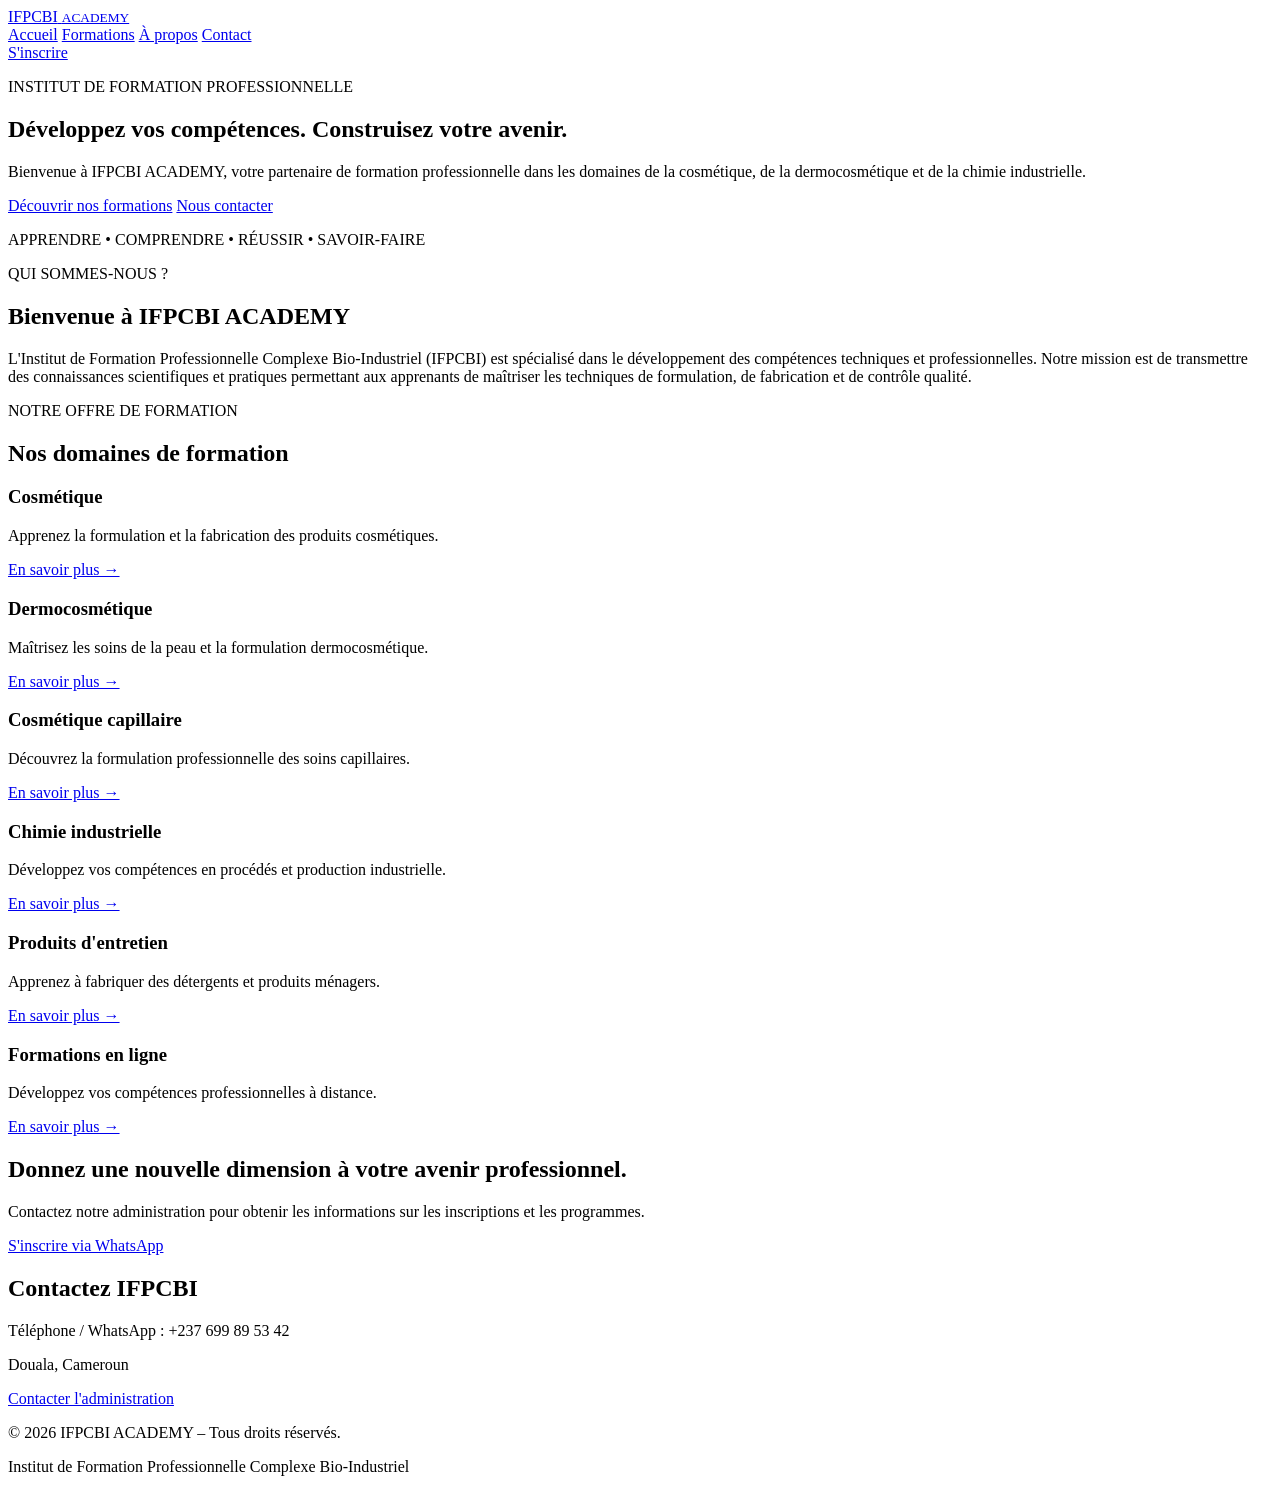
==== index.html @ ace58295 "Create index.html" ====
<!DOCTYPE html>
<html lang="fr">
<head>
  <meta charset="UTF-8">
  <meta name="viewport" content="width=device-width, initial-scale=1.0">

  <title>IFPCBI ACADEMY | Formations Professionnelles au Cameroun</title>

  <meta name="description" content="Découvrez IFPCBI ACADEMY, institut de formation professionnelle spécialisé en cosmétique, dermocosmétique, soins capillaires, chimie industrielle et fabrication des produits d'entretien au Cameroun.">

  <meta name="keywords" content="IFPCBI, formation professionnelle Cameroun, formation cosmétique, dermocosmétique, formulation cosmétique, chimie industrielle, formation capillaire">

  <meta name="author" content="IFPCBI">
  <meta name="robots" content="index, follow">
  <meta name="theme-color" content="#102B46">

  <link rel="canonical" href="https://cbicosest-dotcom.github.io/ifpcbi-academy/">
  <link rel="stylesheet" href="style.css">

</head>

<body>

<header class="header">
  <div class="container nav">

    <a href="index.html" class="logo">
      <span>IFPCBI</span>
      <small>ACADEMY</small>
    </a>

    <nav>
      <a href="#accueil">Accueil</a>
      <a href="#formations">Formations</a>
      <a href="#apropos">À propos</a>
      <a href="#contact">Contact</a>
    </nav>

    <a href="#inscription" class="btn">S'inscrire</a>

  </div>
</header>

<main>

<section class="hero" id="accueil">
  <div class="container hero-content">

    <p class="eyebrow">INSTITUT DE FORMATION PROFESSIONNELLE</p>

    <h1>
      Développez vos compétences.
      <span>Construisez votre avenir.</span>
    </h1>

    <p>
      Bienvenue à IFPCBI ACADEMY, votre partenaire de formation
      professionnelle dans les domaines de la cosmétique,
      de la dermocosmétique et de la chimie industrielle.
    </p>

    <div class="hero-buttons">
      <a href="#formations" class="btn">Découvrir nos formations</a>
      <a href="#contact" class="btn-outline">Nous contacter</a>
    </div>

    <p class="slogan">
      APPRENDRE • COMPRENDRE • RÉUSSIR • SAVOIR-FAIRE
    </p>

  </div>
</section>

<section class="section" id="apropos">
  <div class="container">

    <p class="eyebrow">QUI SOMMES-NOUS ?</p>
    <h2>Bienvenue à IFPCBI ACADEMY</h2>

    <p>
      L'Institut de Formation Professionnelle Complexe Bio-Industriel
      (IFPCBI) est spécialisé dans le développement des compétences
      techniques et professionnelles.

      Notre mission est de transmettre des connaissances scientifiques
      et pratiques permettant aux apprenants de maîtriser les techniques
      de formulation, de fabrication et de contrôle qualité.
    </p>

  </div>
</section>

<section class="section formations" id="formations">
  <div class="container">

    <p class="eyebrow">NOTRE OFFRE DE FORMATION</p>
    <h2>Nos domaines de formation</h2>

    <div class="formation-grid">

      <article class="formation-card">
        <h3>Cosmétique</h3>
        <p>Apprenez la formulation et la fabrication des produits cosmétiques.</p>
        <a href="#inscription">En savoir plus →</a>
      </article>

      <article class="formation-card">
        <h3>Dermocosmétique</h3>
        <p>Maîtrisez les soins de la peau et la formulation dermocosmétique.</p>
        <a href="#inscription">En savoir plus →</a>
      </article>

      <article class="formation-card">
        <h3>Cosmétique capillaire</h3>
        <p>Découvrez la formulation professionnelle des soins capillaires.</p>
        <a href="#inscription">En savoir plus →</a>
      </article>

      <article class="formation-card">
        <h3>Chimie industrielle</h3>
        <p>Développez vos compétences en procédés et production industrielle.</p>
        <a href="#inscription">En savoir plus →</a>
      </article>

      <article class="formation-card">
        <h3>Produits d'entretien</h3>
        <p>Apprenez à fabriquer des détergents et produits ménagers.</p>
        <a href="#inscription">En savoir plus →</a>
      </article>

      <article class="formation-card">
        <h3>Formations en ligne</h3>
        <p>Développez vos compétences professionnelles à distance.</p>
        <a href="#inscription">En savoir plus →</a>
      </article>

    </div>
  </div>
</section>

<section class="section inscription" id="inscription">
  <div class="container">
    <h2>Donnez une nouvelle dimension à votre avenir professionnel.</h2>
    <p>Contactez notre administration pour obtenir les informations sur les inscriptions et les programmes.</p>

    <a class="btn" href="https://wa.me/237699895342?text=Bonjour%20IFPCBI%2C%20je%20souhaite%20m%27inscrire%20%C3%A0%20une%20formation.">
      S'inscrire via WhatsApp
    </a>
  </div>
</section>

<section class="section" id="contact">
  <div class="container">
    <h2>Contactez IFPCBI</h2>
    <p>Téléphone / WhatsApp : +237 699 89 53 42</p>
    <p>Douala, Cameroun</p>
    <a href="https://wa.me/237699895342" class="btn">Contacter l'administration</a>
  </div>
</section>

</main>

<footer>
  <p>© 2026 IFPCBI ACADEMY – Tous droits réservés.</p>
  <p>Institut de Formation Professionnelle Complexe Bio-Industriel</p>
</footer>

<script src="app.js"></script>

</body>
</html>
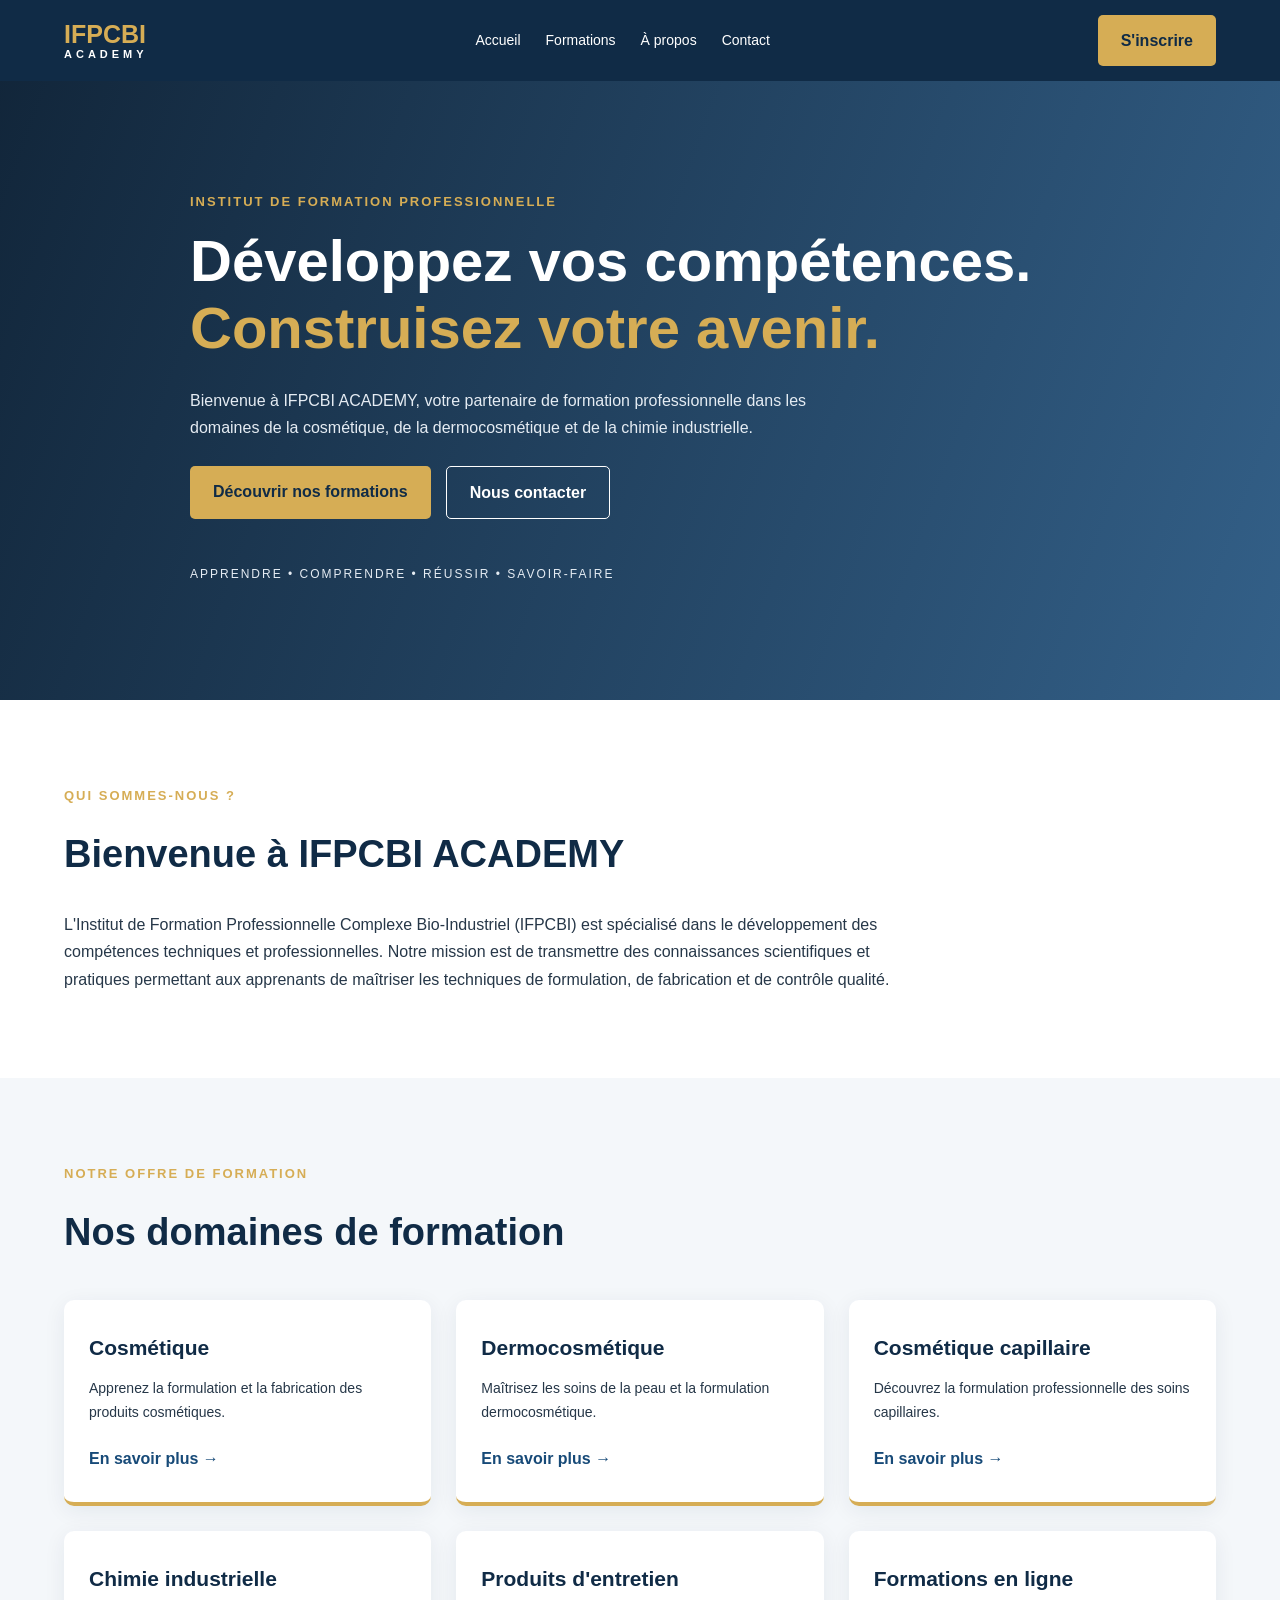
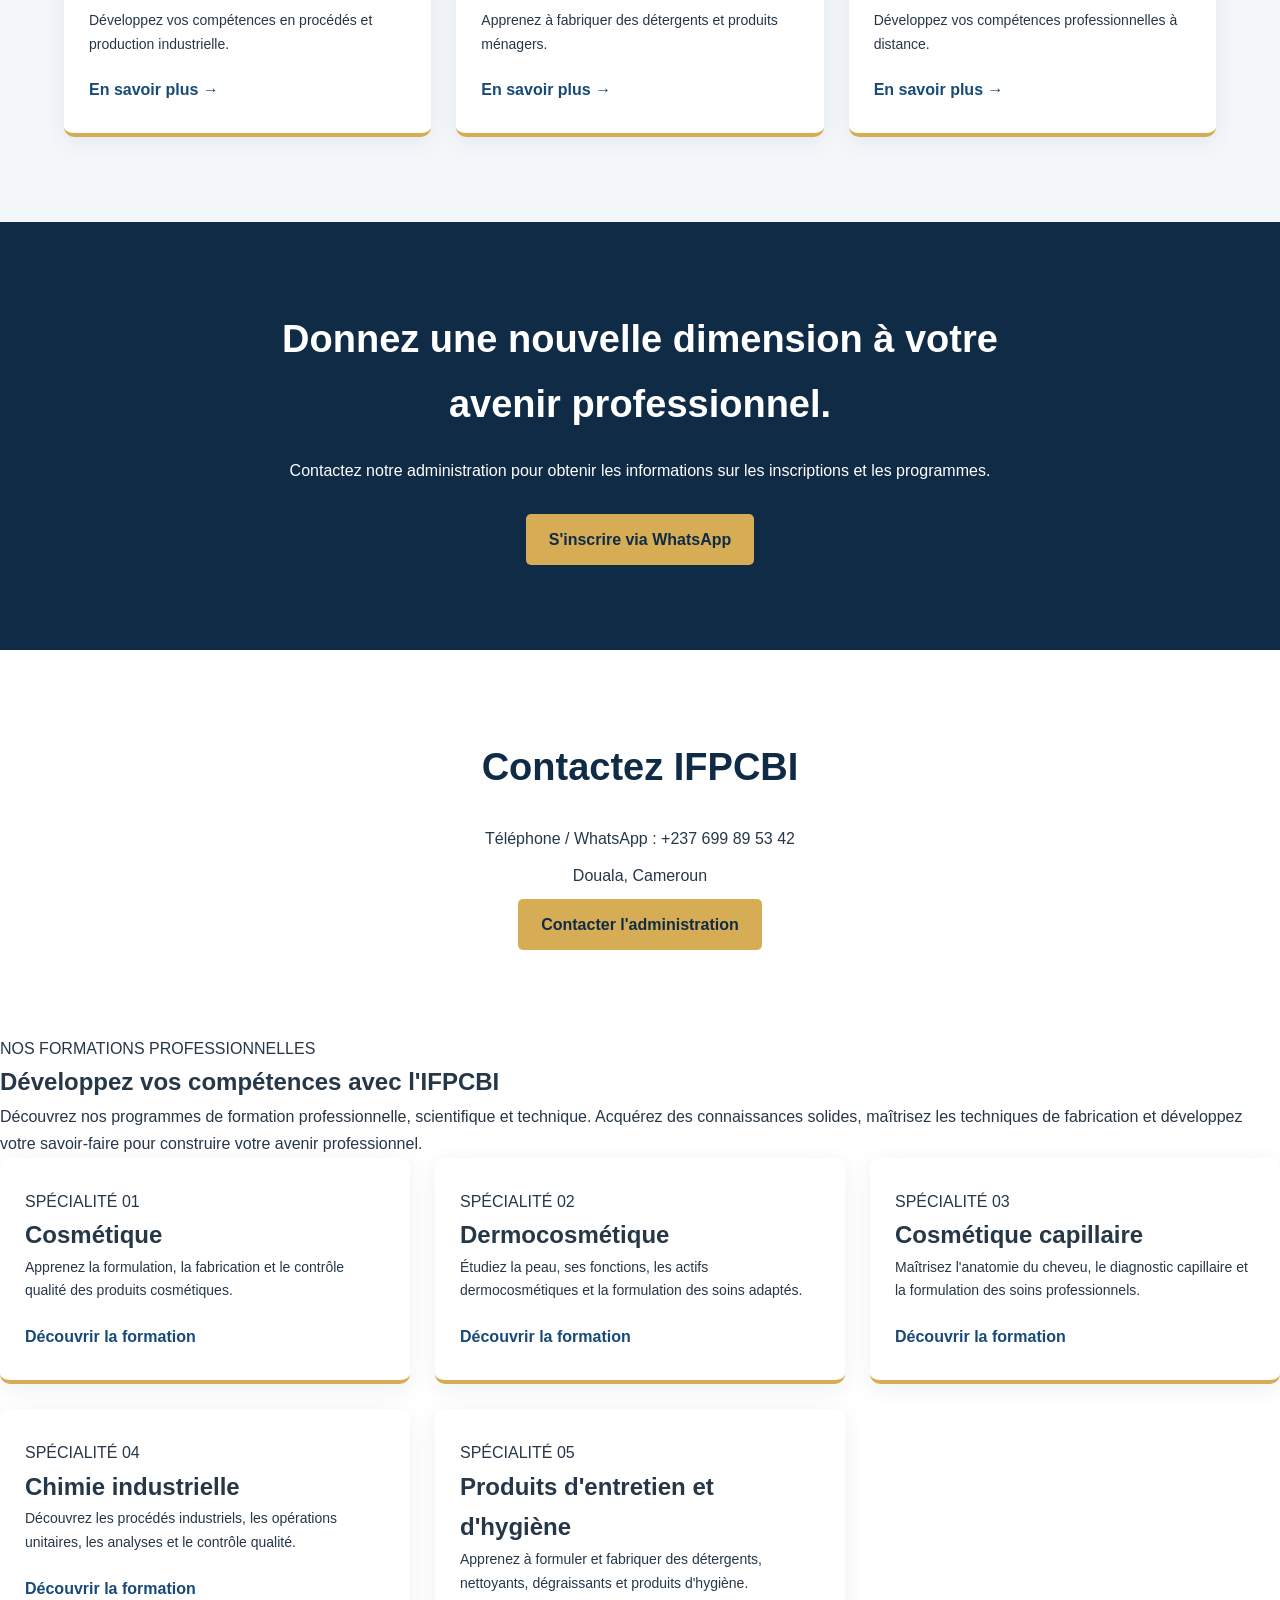
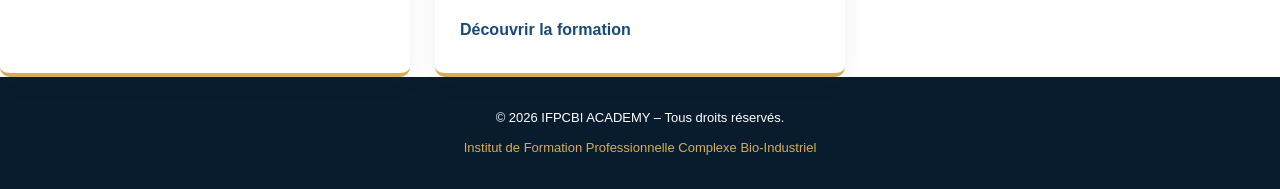
==== commit 44d47745: "Update index.html" ====
--- a/index.html
+++ b/index.html
@@ -159,6 +159,104 @@
   </div>
 </section>
 
+
+<section class="formations-section">
+  <div class="section-heading">
+    <span class="section-label">NOS FORMATIONS PROFESSIONNELLES</span>
+    <h2>Développez vos compétences avec l'IFPCBI</h2>
+    <p>
+      Découvrez nos programmes de formation professionnelle,
+      scientifique et technique. Acquérez des connaissances solides,
+      maîtrisez les techniques de fabrication et développez votre
+      savoir-faire pour construire votre avenir professionnel.
+    </p>
+  </div>
+
+  <div class="formation-grid">
+
+    <article class="formation-card">
+      <div class="formation-card-header">
+        <span>SPÉCIALITÉ 01</span>
+        <h2>Cosmétique</h2>
+      </div>
+      <div class="formation-card-content">
+        <p>
+          Apprenez la formulation, la fabrication et le contrôle
+          qualité des produits cosmétiques.
+        </p>
+        <a class="formation-link" href="cosmetique.html">
+          Découvrir la formation
+        </a>
+      </div>
+    </article>
+
+    <article class="formation-card">
+      <div class="formation-card-header">
+        <span>SPÉCIALITÉ 02</span>
+        <h2>Dermocosmétique</h2>
+      </div>
+      <div class="formation-card-content">
+        <p>
+          Étudiez la peau, ses fonctions, les actifs dermocosmétiques
+          et la formulation des soins adaptés.
+        </p>
+        <a class="formation-link" href="dermocosmetique.html">
+          Découvrir la formation
+        </a>
+      </div>
+    </article>
+
+    <article class="formation-card">
+      <div class="formation-card-header">
+        <span>SPÉCIALITÉ 03</span>
+        <h2>Cosmétique capillaire</h2>
+      </div>
+      <div class="formation-card-content">
+        <p>
+          Maîtrisez l'anatomie du cheveu, le diagnostic capillaire
+          et la formulation des soins professionnels.
+        </p>
+        <a class="formation-link" href="cosmetique-capillaire.html">
+          Découvrir la formation
+        </a>
+      </div>
+    </article>
+
+    <article class="formation-card">
+      <div class="formation-card-header">
+        <span>SPÉCIALITÉ 04</span>
+        <h2>Chimie industrielle</h2>
+      </div>
+      <div class="formation-card-content">
+        <p>
+          Découvrez les procédés industriels, les opérations
+          unitaires, les analyses et le contrôle qualité.
+        </p>
+        <a class="formation-link" href="chimie-industrielle.html">
+          Découvrir la formation
+        </a>
+      </div>
+    </article>
+
+    <article class="formation-card">
+      <div class="formation-card-header">
+        <span>SPÉCIALITÉ 05</span>
+        <h2>Produits d'entretien et d'hygiène</h2>
+      </div>
+      <div class="formation-card-content">
+        <p>
+          Apprenez à formuler et fabriquer des détergents,
+          nettoyants, dégraissants et produits d'hygiène.
+        </p>
+        <a class="formation-link" href="produits-entretien.html">
+          Découvrir la formation
+        </a>
+      </div>
+    </article>
+
+  </div>
+</section>
+
 </main>
 
 <footer>
--- a/style.css
+++ b/style.css
@@ -0,0 +1,352 @@
+
+/* =================================
+   IFPCBI ACADEMY - DESIGN OFFICIEL
+================================= */
+
+:root {
+  --navy: #102B46;
+  --blue: #174A78;
+  --gold: #D6AD55;
+  --white: #FFFFFF;
+  --light: #F4F7FA;
+  --text: #263748;
+}
+
+* {
+  margin: 0;
+  padding: 0;
+  box-sizing: border-box;
+}
+
+html {
+  scroll-behavior: smooth;
+}
+
+body {
+  font-family: Arial, Helvetica, sans-serif;
+  color: var(--text);
+  line-height: 1.7;
+  background: var(--white);
+}
+
+a {
+  text-decoration: none;
+  color: inherit;
+}
+
+.container {
+  width: 90%;
+  max-width: 1200px;
+  margin: auto;
+}
+
+/* HEADER */
+
+.header {
+  background: var(--navy);
+  color: white;
+  padding: 15px 0;
+}
+
+.nav {
+  display: flex;
+  align-items: center;
+  justify-content: space-between;
+  gap: 20px;
+}
+
+.logo {
+  display: flex;
+  flex-direction: column;
+  line-height: 1.1;
+  font-size: 25px;
+  font-weight: bold;
+  color: var(--gold);
+}
+
+.logo small {
+  font-size: 11px;
+  letter-spacing: 4px;
+  color: white;
+}
+
+nav {
+  display: flex;
+  gap: 25px;
+}
+
+nav a {
+  font-size: 14px;
+  transition: 0.3s;
+}
+
+nav a:hover {
+  color: var(--gold);
+}
+
+/* BUTTONS */
+
+.btn,
+.btn-outline {
+  display: inline-block;
+  padding: 12px 23px;
+  border-radius: 5px;
+  font-weight: bold;
+  transition: 0.3s;
+}
+
+.btn {
+  background: var(--gold);
+  color: var(--navy);
+}
+
+.btn:hover {
+  background: white;
+  transform: translateY(-3px);
+}
+
+.btn-outline {
+  border: 1px solid white;
+  color: white;
+}
+
+.btn-outline:hover {
+  background: white;
+  color: var(--navy);
+}
+
+/* HERO */
+
+.hero {
+  background:
+    linear-gradient(110deg, rgba(10,31,52,.97), rgba(23,74,120,.88));
+  color: white;
+  padding: 110px 0 90px;
+  min-height: 530px;
+  display: flex;
+  align-items: center;
+}
+
+.hero-content {
+  max-width: 900px;
+}
+
+.eyebrow {
+  color: var(--gold);
+  font-size: 13px;
+  font-weight: bold;
+  letter-spacing: 2px;
+  margin-bottom: 15px;
+}
+
+.hero h1 {
+  font-size: clamp(34px, 6vw, 58px);
+  line-height: 1.15;
+  margin-bottom: 25px;
+}
+
+.hero h1 span {
+  color: var(--gold);
+  display: block;
+}
+
+.hero-content > p:not(.eyebrow) {
+  max-width: 680px;
+  margin-bottom: 25px;
+  color: #E5ECF3;
+}
+
+.hero-buttons {
+  display: flex;
+  gap: 15px;
+  flex-wrap: wrap;
+}
+
+.slogan {
+  margin-top: 45px;
+  font-size: 12px;
+  letter-spacing: 2px;
+  color: var(--gold);
+}
+
+/* SECTIONS */
+
+.section {
+  padding: 85px 0;
+}
+
+.section h2 {
+  font-size: clamp(27px, 4vw, 38px);
+  color: var(--navy);
+  margin-bottom: 25px;
+}
+
+.section p {
+  max-width: 850px;
+}
+
+.formations {
+  background: var(--light);
+}
+
+.formations .container > h2 {
+  margin-bottom: 35px;
+}
+
+/* FORMATION CARDS */
+
+.formation-grid {
+  display: grid;
+  grid-template-columns: repeat(3, 1fr);
+  gap: 25px;
+}
+
+.formation-card {
+  background: white;
+  padding: 30px 25px;
+  border-radius: 10px;
+  border-bottom: 4px solid var(--gold);
+  box-shadow: 0 5px 22px rgba(16,43,70,.07);
+  transition: 0.3s;
+}
+
+.formation-card:hover {
+  transform: translateY(-7px);
+  box-shadow: 0 12px 30px rgba(16,43,70,.13);
+}
+
+.formation-card h3 {
+  color: var(--navy);
+  font-size: 21px;
+  margin-bottom: 12px;
+}
+
+.formation-card p {
+  font-size: 14px;
+  margin-bottom: 20px;
+}
+
+.formation-card a {
+  color: var(--blue);
+  font-weight: bold;
+}
+
+/* INSCRIPTION */
+
+.inscription {
+  text-align: center;
+  background: var(--navy);
+  color: white;
+}
+
+.inscription h2 {
+  color: white;
+  max-width: 750px;
+  margin: 0 auto 20px;
+}
+
+.inscription p {
+  margin: 0 auto 30px;
+}
+
+/* CONTACT */
+
+#contact {
+  text-align: center;
+}
+
+#contact p {
+  margin: 10px auto;
+}
+
+/* FOOTER */
+
+footer {
+  background: #091C2E;
+  color: white;
+  text-align: center;
+  padding: 30px 15px;
+  font-size: 13px;
+}
+
+footer p + p {
+  color: var(--gold);
+  margin-top: 8px;
+}
+
+/* MOBILE RESPONSIVE */
+
+@media (max-width: 850px) {
+  .nav {
+    flex-wrap: wrap;
+  }
+
+  nav {
+    order: 3;
+    width: 100%;
+    justify-content: center;
+    flex-wrap: wrap;
+    gap: 15px;
+  }
+
+  .formation-grid {
+    grid-template-columns: repeat(2, 1fr);
+  }
+}
+
+@media (max-width: 550px) {
+  .container {
+    width: 92%;
+  }
+
+  .header {
+    padding: 12px 0;
+  }
+
+  .nav {
+    gap: 12px;
+  }
+
+  nav {
+    gap: 12px;
+  }
+
+  nav a {
+    font-size: 12px;
+  }
+
+  .nav > .btn {
+    padding: 9px 13px;
+    font-size: 12px;
+  }
+
+  .hero {
+    padding: 75px 0;
+    min-height: auto;
+  }
+
+  .hero-buttons {
+    flex-direction: column;
+  }
+
+  .hero-buttons a {
+    text-align: center;
+  }
+
+  .section {
+    padding: 60px 0;
+  }
+
+  .formation-grid {
+    grid-template-columns: 1fr;
+  }
+
+  .formation-card {
+    padding: 25px 20px;
+  }
+
+  .slogan {
+    font-size: 10px;
+    letter-spacing: 1px;
+  }
+}
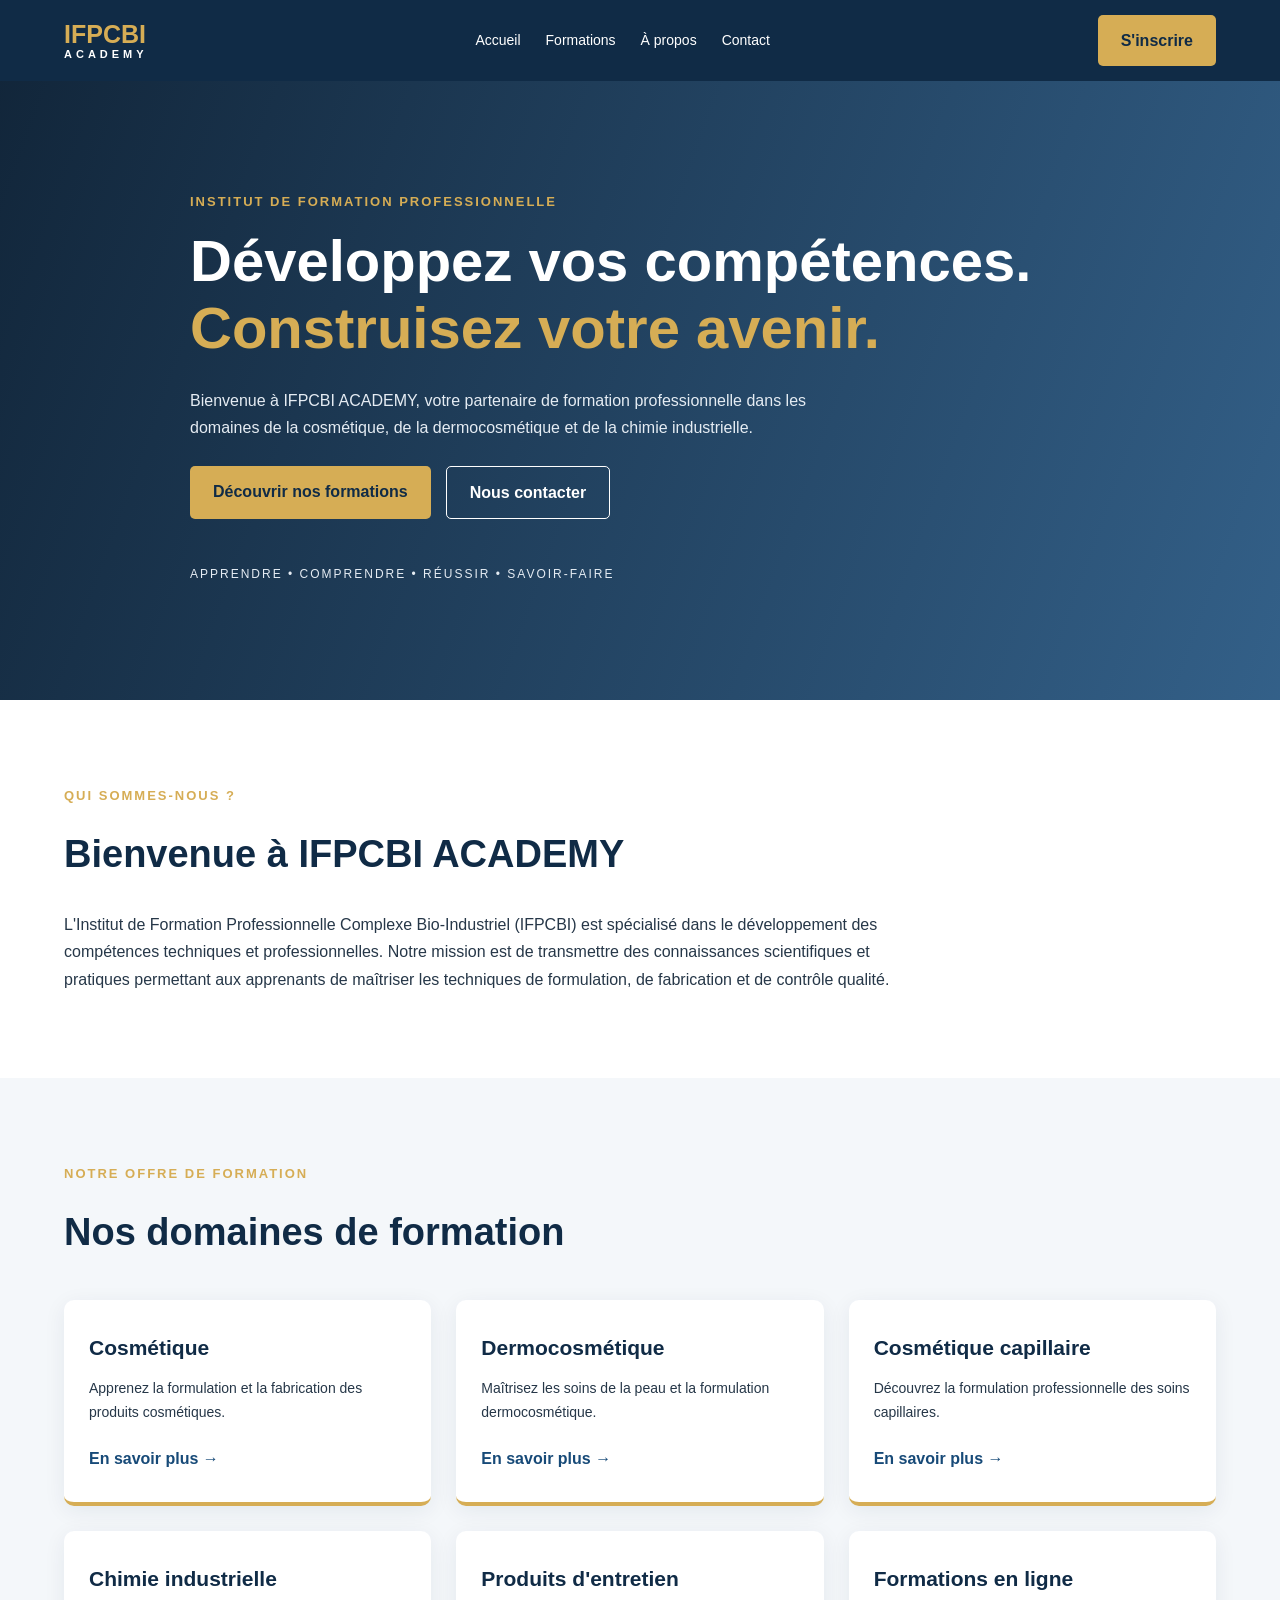
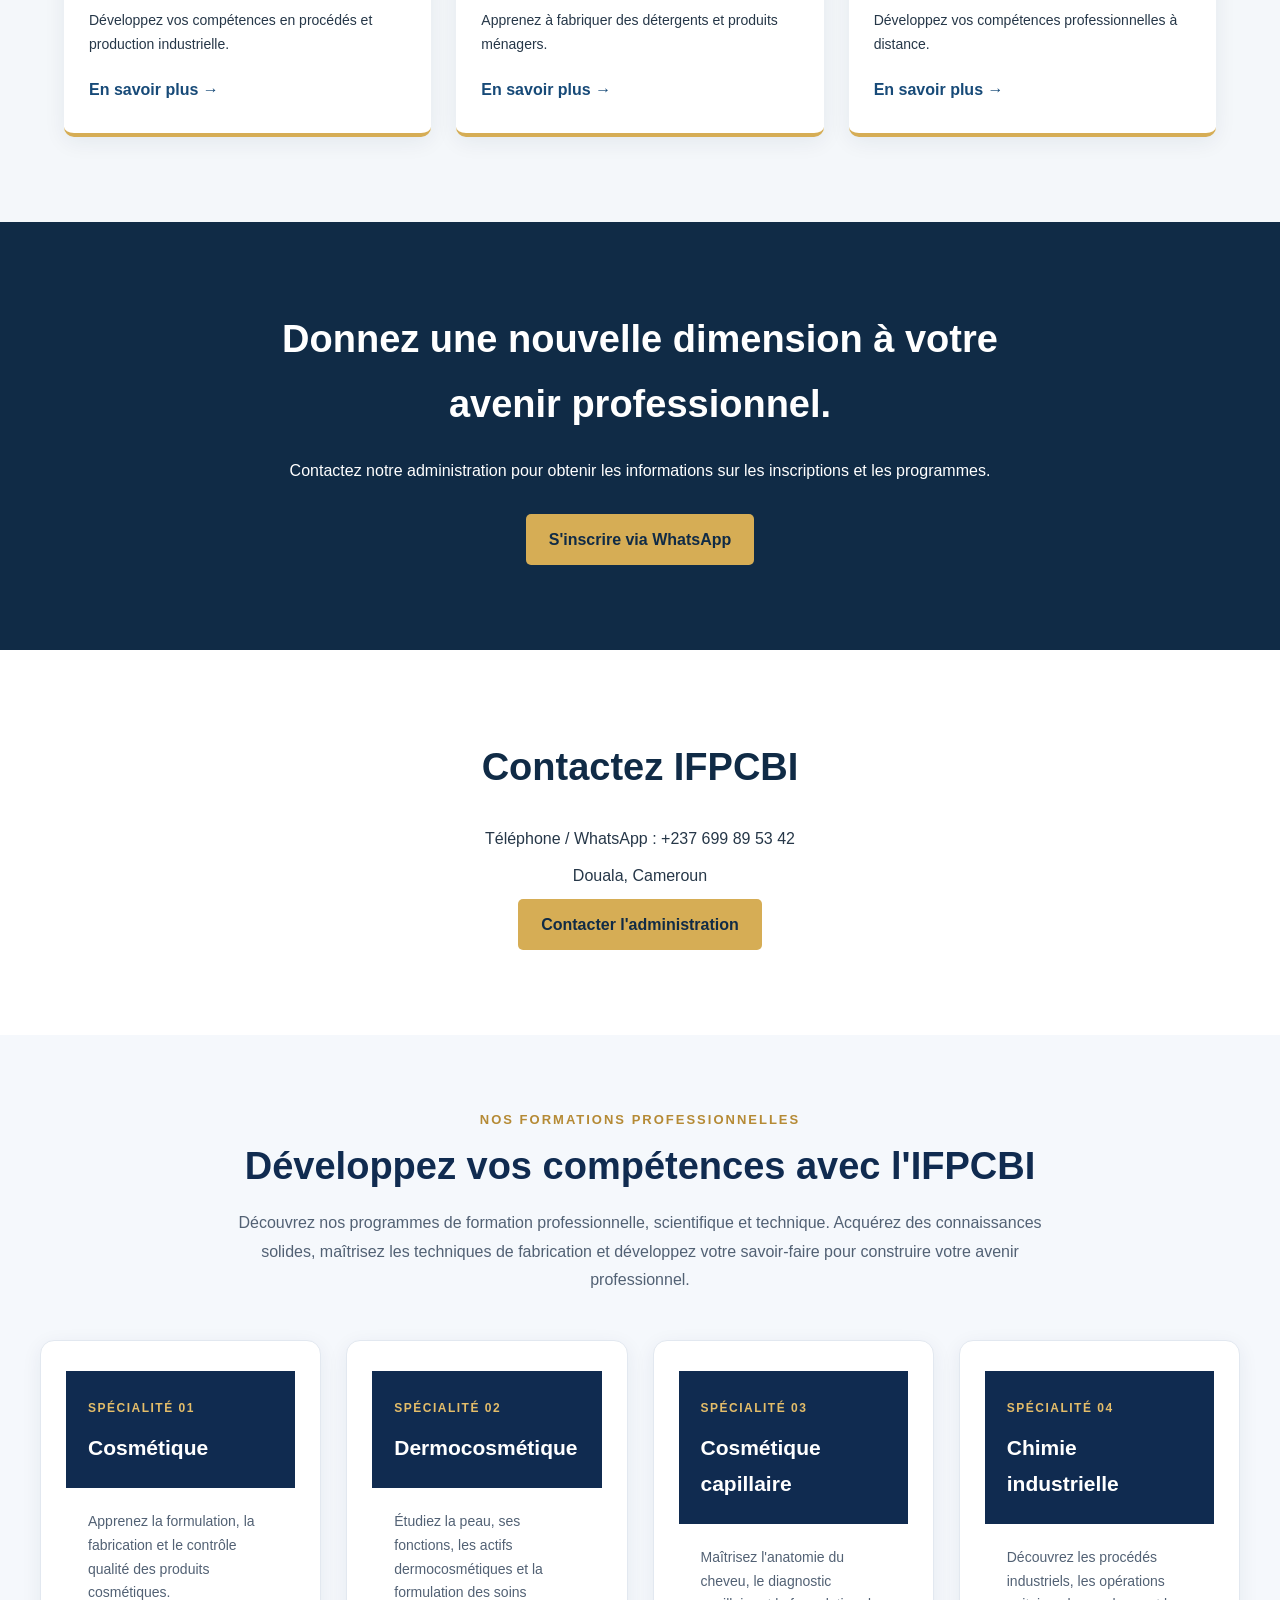
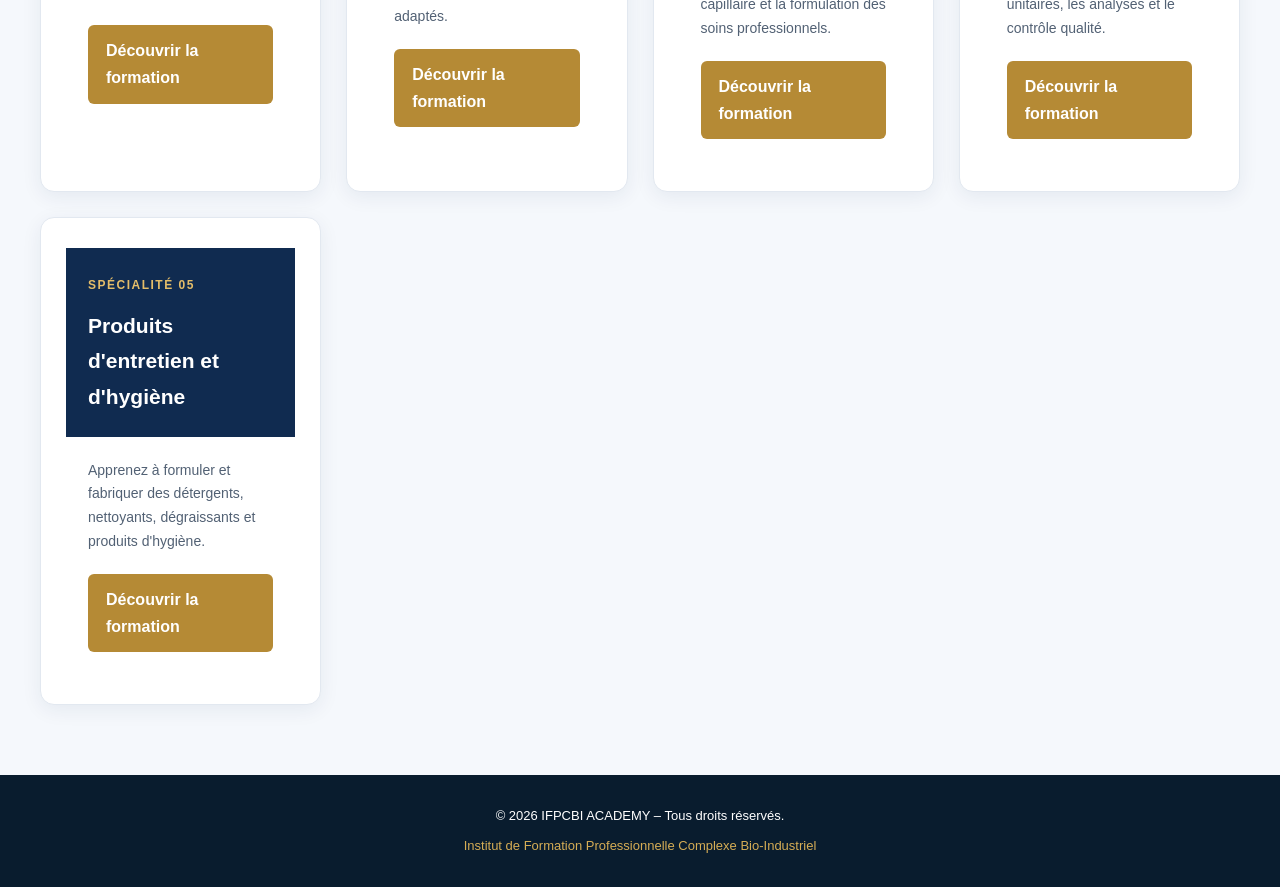
==== commit c445172a: "Update index.html" ====
--- a/index.html
+++ b/index.html
@@ -2,6 +2,13 @@
 <!DOCTYPE html>
 <html lang="fr">
 <head>
+
+<head>
+  <meta name="google-site-verification" content="8yeUN_K-SgW5qcbl8j4ZGmCSliK8-bh24KfD6BWRIQE" />
+
+  <meta charset="UTF-8">
+  <meta name="viewport" content="width=device-width, initial-scale=1.0">
+
   <meta charset="UTF-8">
   <meta name="viewport" content="width=device-width, initial-scale=1.0">
 
--- a/style.css
+++ b/style.css
@@ -350,3 +350,122 @@
     letter-spacing: 1px;
   }
 }
+
+/* =====================================
+   SECTION DES FORMATIONS - PAGE ACCUEIL
+===================================== */
+
+.formations-section {
+  padding: 70px 20px;
+  background: #f5f8fc;
+}
+
+.formations-section .section-heading {
+  max-width: 850px;
+  margin: 0 auto 45px;
+  text-align: center;
+}
+
+.formations-section .section-label {
+  display: inline-block;
+  color: #b58a35;
+  font-weight: 700;
+  font-size: 13px;
+  letter-spacing: 2px;
+  margin-bottom: 12px;
+}
+
+.formations-section .section-heading h2 {
+  color: #102b50;
+  font-size: clamp(25px, 4vw, 38px);
+  line-height: 1.25;
+  margin-bottom: 18px;
+}
+
+.formations-section .section-heading p {
+  color: #526174;
+  font-size: 16px;
+  line-height: 1.8;
+}
+
+.formations-section .formation-grid {
+  display: grid;
+  grid-template-columns: repeat(auto-fit, minmax(260px, 1fr));
+  gap: 25px;
+  max-width: 1200px;
+  margin: 0 auto;
+}
+
+.formations-section .formation-card {
+  height: 100%;
+  border-radius: 14px;
+  overflow: hidden;
+  background: #ffffff;
+  border: 1px solid #e2e8f0;
+  box-shadow: 0 5px 20px rgba(16, 43, 80, 0.07);
+  transition: transform 0.3s ease, box-shadow 0.3s ease;
+}
+
+.formations-section .formation-card:hover {
+  transform: translateY(-5px);
+  box-shadow: 0 12px 28px rgba(16, 43, 80, 0.13);
+}
+
+.formations-section .formation-card-header {
+  background: #102b50;
+  color: #ffffff;
+  padding: 22px;
+}
+
+.formations-section .formation-card-header span {
+  color: #e4bd69;
+  font-size: 12px;
+  font-weight: 700;
+  letter-spacing: 1.5px;
+}
+
+.formations-section .formation-card-header h2 {
+  color: #ffffff;
+  font-size: 21px;
+  margin-top: 10px;
+}
+
+.formations-section .formation-card-content {
+  padding: 22px;
+}
+
+.formations-section .formation-card-content p {
+  color: #526174;
+  line-height: 1.7;
+  margin-bottom: 20px;
+}
+
+.formations-section .formation-link {
+  display: inline-block;
+  background: #b58a35;
+  color: #ffffff;
+  padding: 12px 18px;
+  border-radius: 6px;
+  text-decoration: none;
+  font-weight: 700;
+  transition: background 0.3s ease;
+}
+
+.formations-section .formation-link:hover {
+  background: #102b50;
+}
+
+@media (max-width: 600px) {
+  .formations-section {
+    padding: 45px 15px;
+  }
+
+  .formations-section .formation-grid {
+    grid-template-columns: 1fr;
+    gap: 18px;
+  }
+
+  .formations-section .formation-card-header h2 {
+    font-size: 19px;
+  }
+}
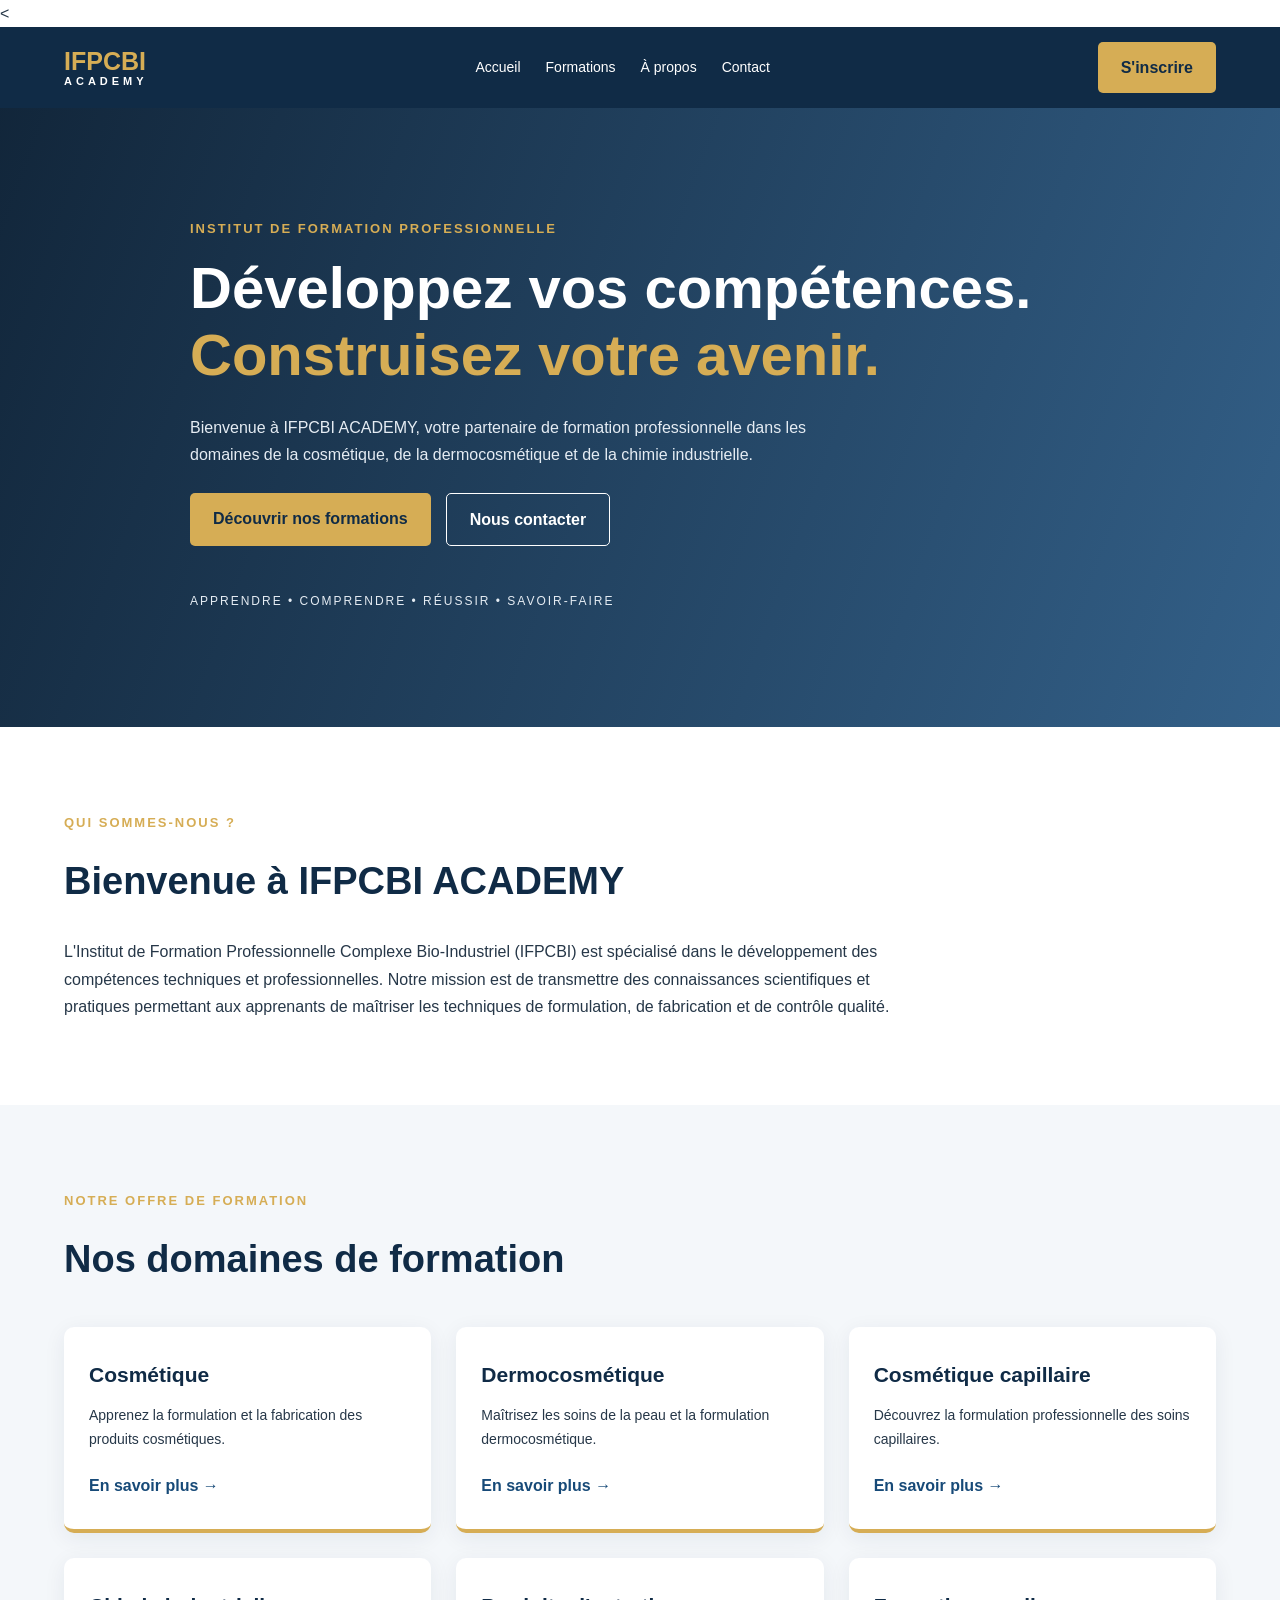
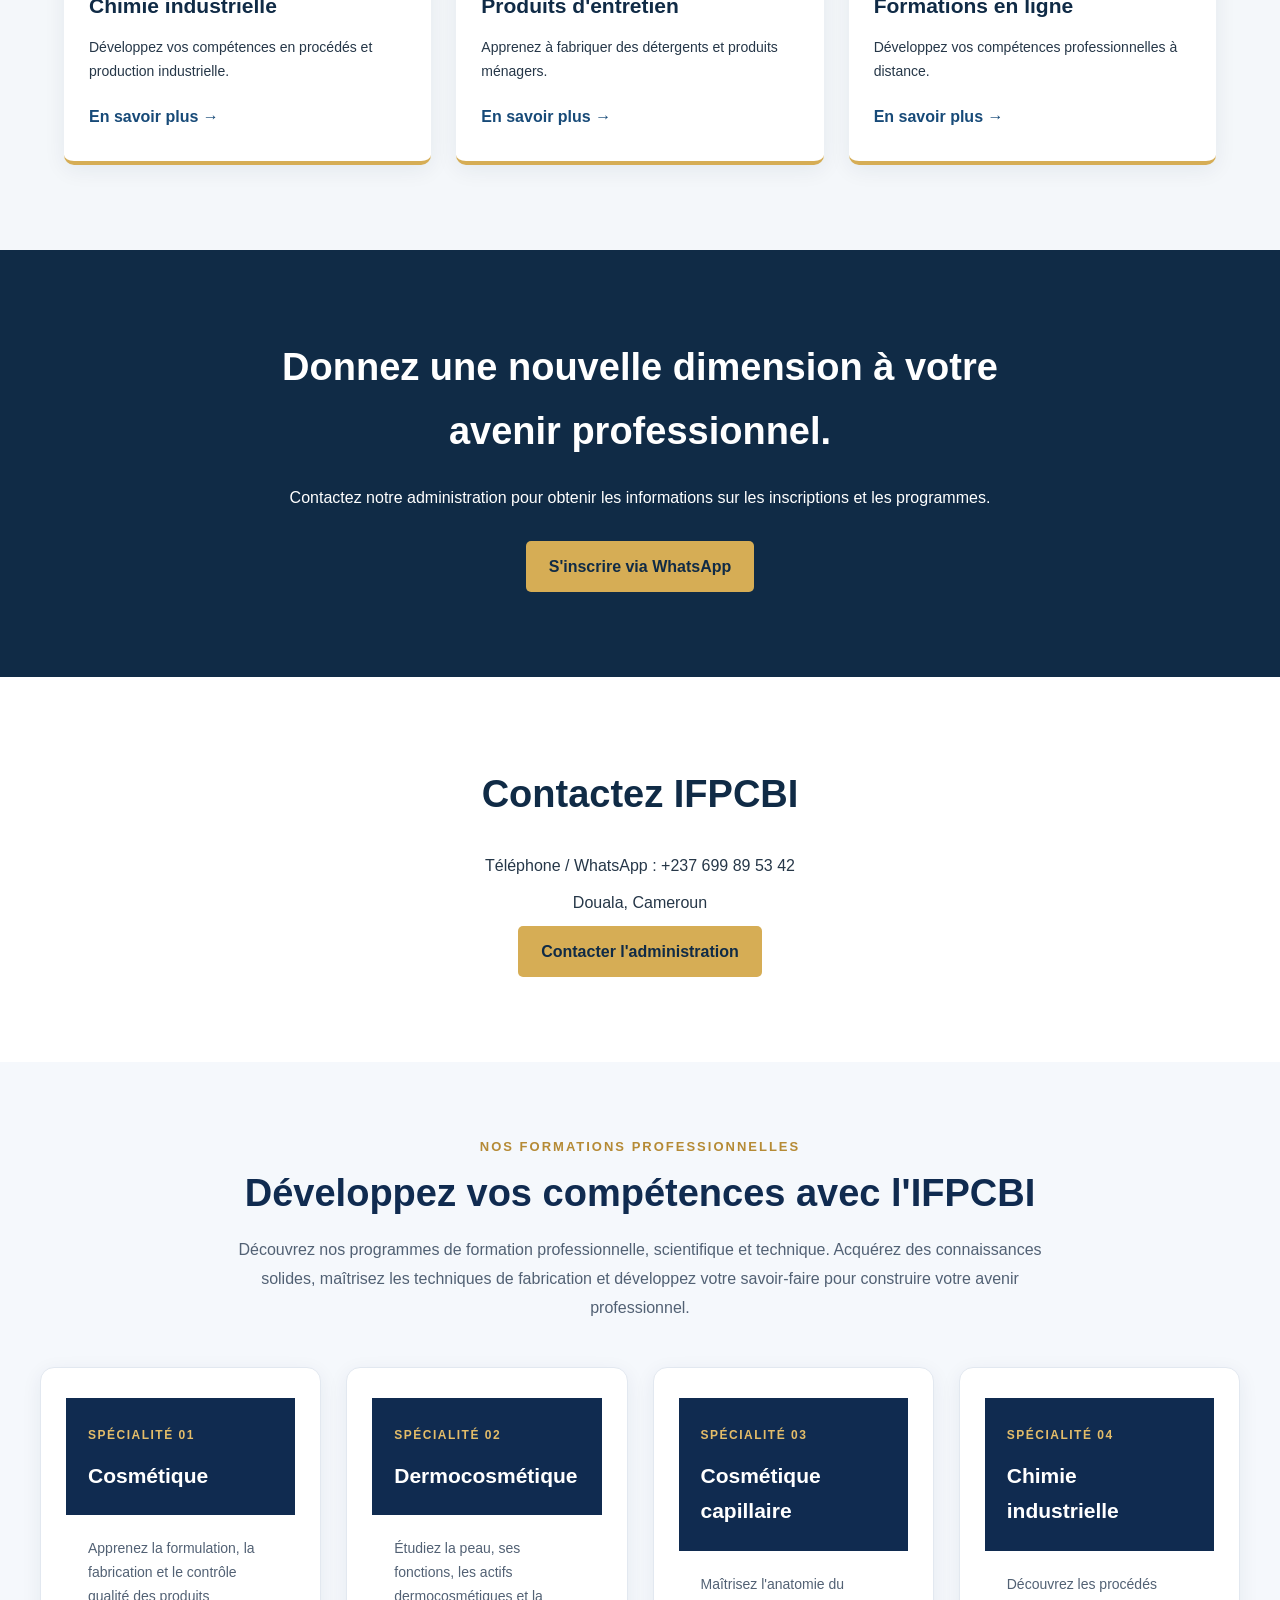
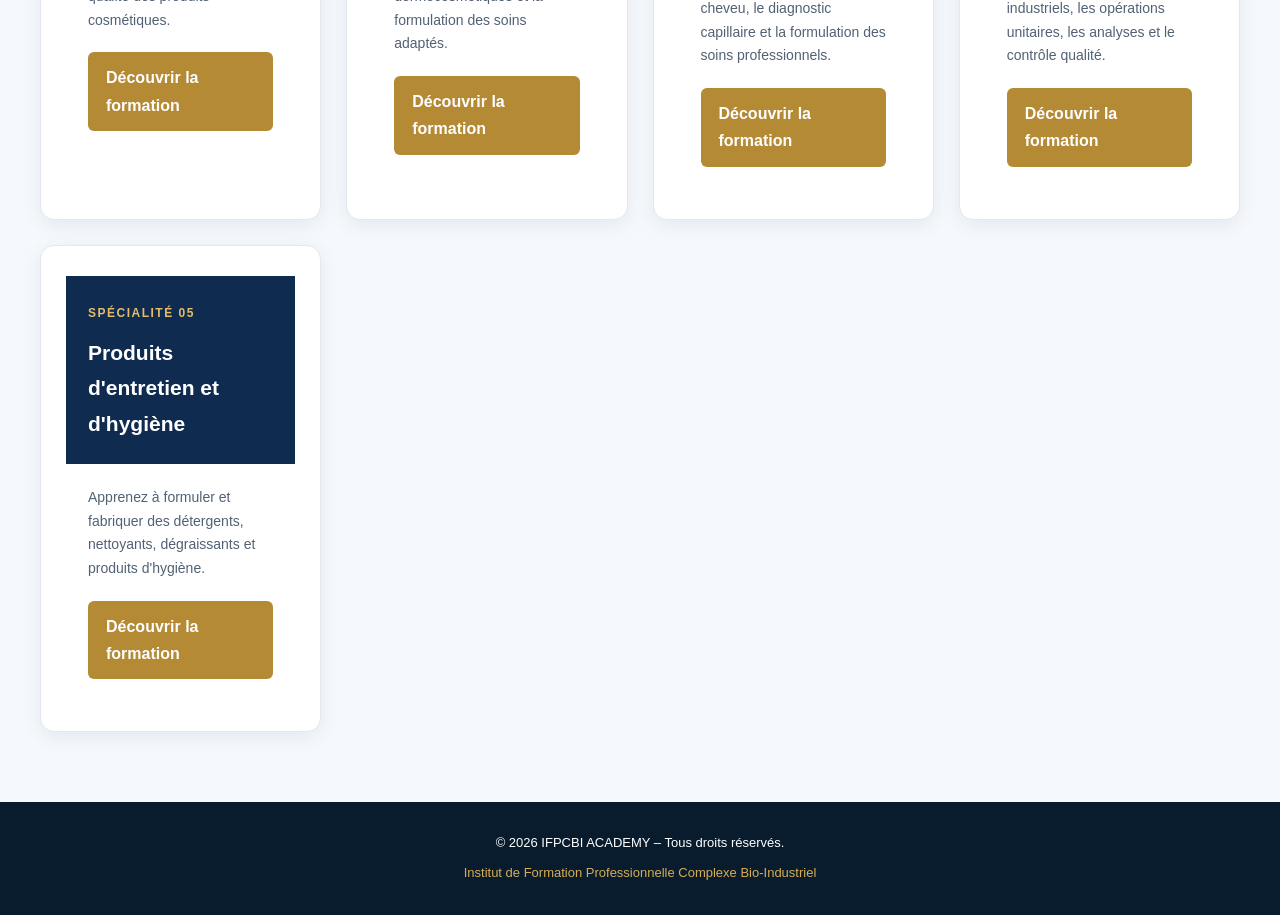
==== commit 95aac9e3: "Update index.html" ====
--- a/index.html
+++ b/index.html
@@ -1,28 +1,42 @@
 
 <!DOCTYPE html>
 <html lang="fr">
+
+<
 <head>
-
-<head>
-  <meta name="google-site-verification" content="8yeUN_K-SgW5qcbl8j4ZGmCSliK8-bh24KfD6BWRIQE" />
-
+  <!-- Encodage et affichage -->
   <meta charset="UTF-8">
   <meta name="viewport" content="width=device-width, initial-scale=1.0">
 
-  <meta charset="UTF-8">
-  <meta name="viewport" content="width=device-width, initial-scale=1.0">
-
-  <title>IFPCBI ACADEMY | Formations Professionnelles au Cameroun</title>
-
-  <meta name="description" content="Découvrez IFPCBI ACADEMY, institut de formation professionnelle spécialisé en cosmétique, dermocosmétique, soins capillaires, chimie industrielle et fabrication des produits d'entretien au Cameroun.">
-
-  <meta name="keywords" content="IFPCBI, formation professionnelle Cameroun, formation cosmétique, dermocosmétique, formulation cosmétique, chimie industrielle, formation capillaire">
-
-  <meta name="author" content="IFPCBI">
+  <!-- Vérification Google Search Console -->
+  <meta name="google-site-verification" content="8yeUN_K-SgW5qcbl8j4ZGmCSliK8-bh24KfD6BWRIQE">
+
+  <!-- Référencement naturel SEO -->
+  <title>IFPCBI Academy | Formations en Cosmétique à Douala, Cameroun</title>
+
+  <meta name="description" content="IFPCBI Academy : formations professionnelles en cosmétique, dermocosmétique, cosmétique capillaire, chimie industrielle et produits d'entretien à Douala, Cameroun.">
+
+  <meta name="keywords" content="IFPCBI Academy, formation cosmétique Cameroun, formation cosmétique Douala, formation dermocosmétique, formulation cosmétique, formation capillaire, chimie industrielle, fabrication produits d'entretien">
+
+  <meta name="author" content="IFPCBI - Institut de Formation Professionnelle Complexe Bio-Industriel">
   <meta name="robots" content="index, follow">
+  <meta name="language" content="French">
+
+  <!-- URL officielle -->
+  <link rel="canonical" href="https://cbicosest-dotcom.github.io/ifpcbi-academy/">
+
+  <!-- Réseaux sociaux : Facebook et autres -->
+  <meta property="og:type" content="website">
+  <meta property="og:locale" content="fr_FR">
+  <meta property="og:site_name" content="IFPCBI Academy">
+  <meta property="og:title" content="IFPCBI Academy - Formations professionnelles au Cameroun">
+  <meta property="og:description" content="Développez vos compétences en cosmétique, dermocosmétique, soins capillaires et chimie industrielle avec l'IFPCBI Academy à Douala.">
+  <meta property="og:url" content="https://cbicosest-dotcom.github.io/ifpcbi-academy/">
+
+  <!-- Couleur du navigateur mobile -->
   <meta name="theme-color" content="#102B46">
 
-  <link rel="canonical" href="https://cbicosest-dotcom.github.io/ifpcbi-academy/">
+  <!-- Feuille de style -->
   <link rel="stylesheet" href="style.css">
 
 </head>
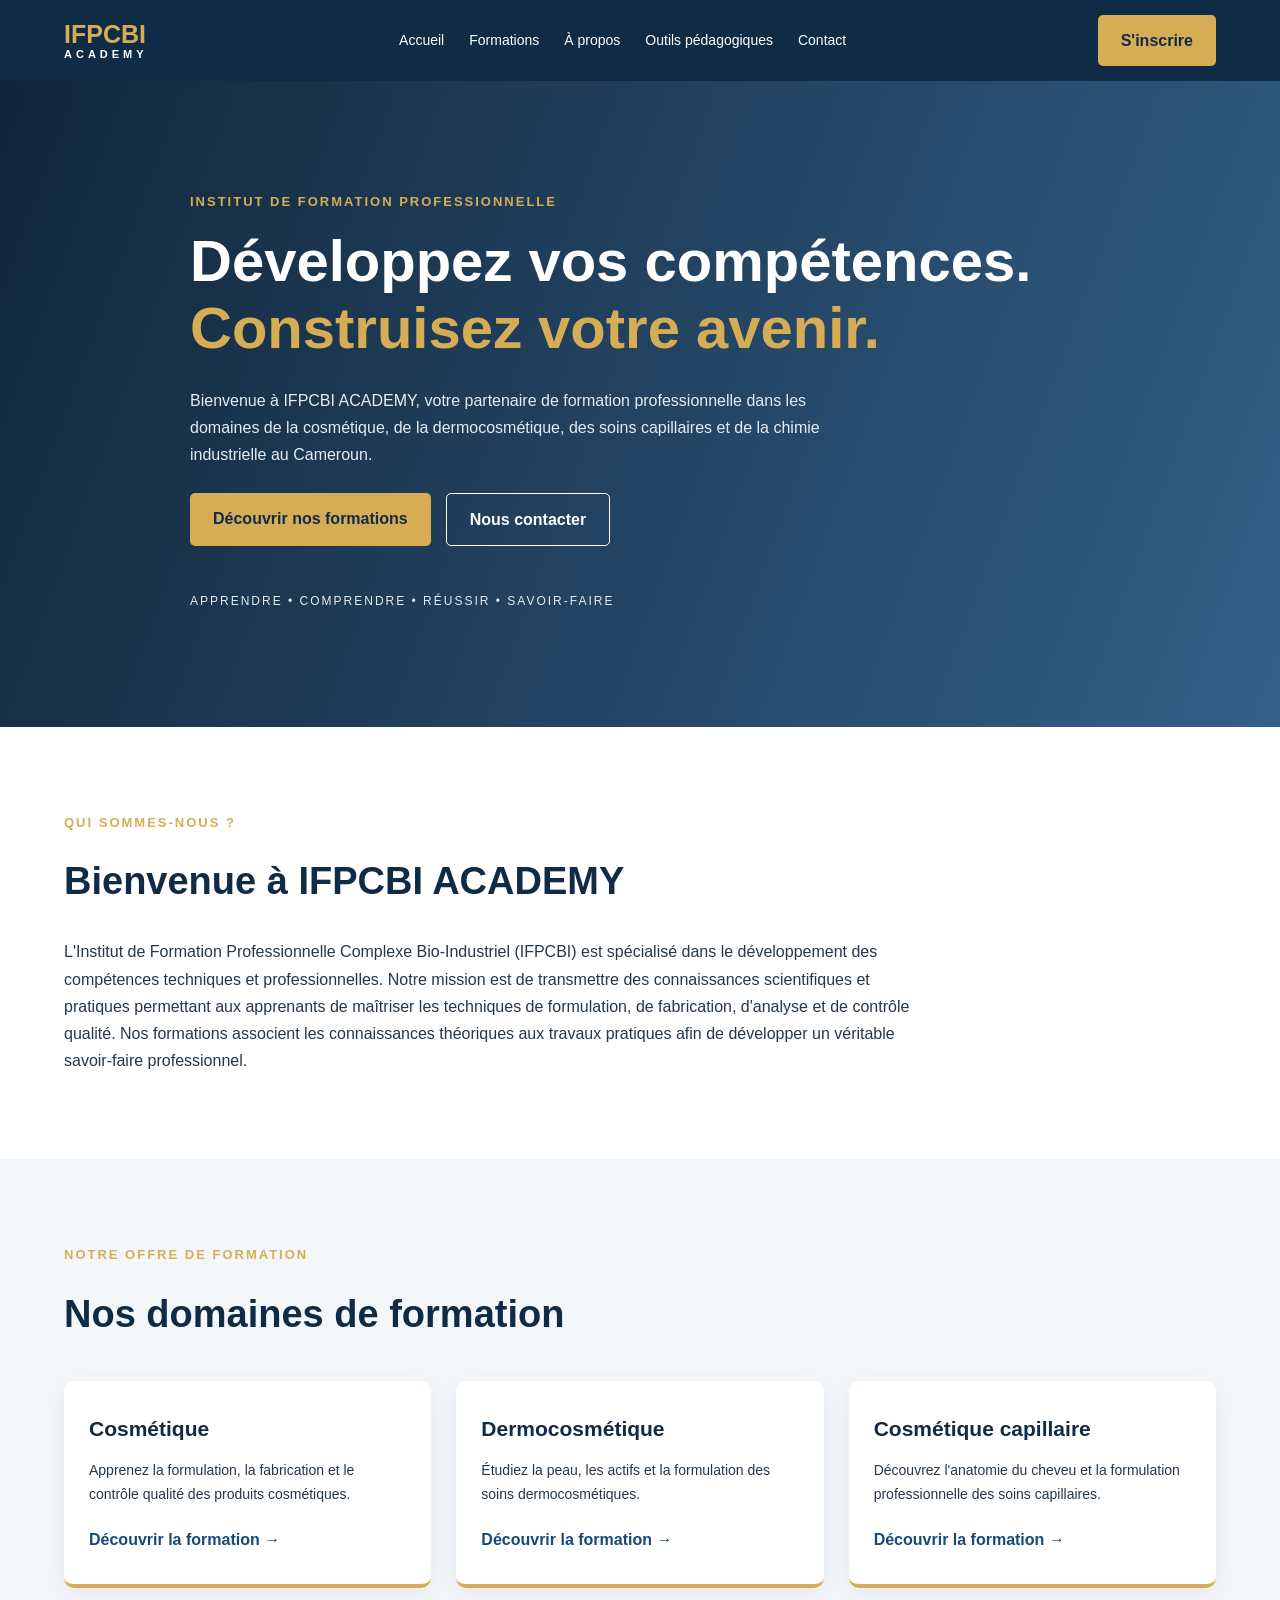
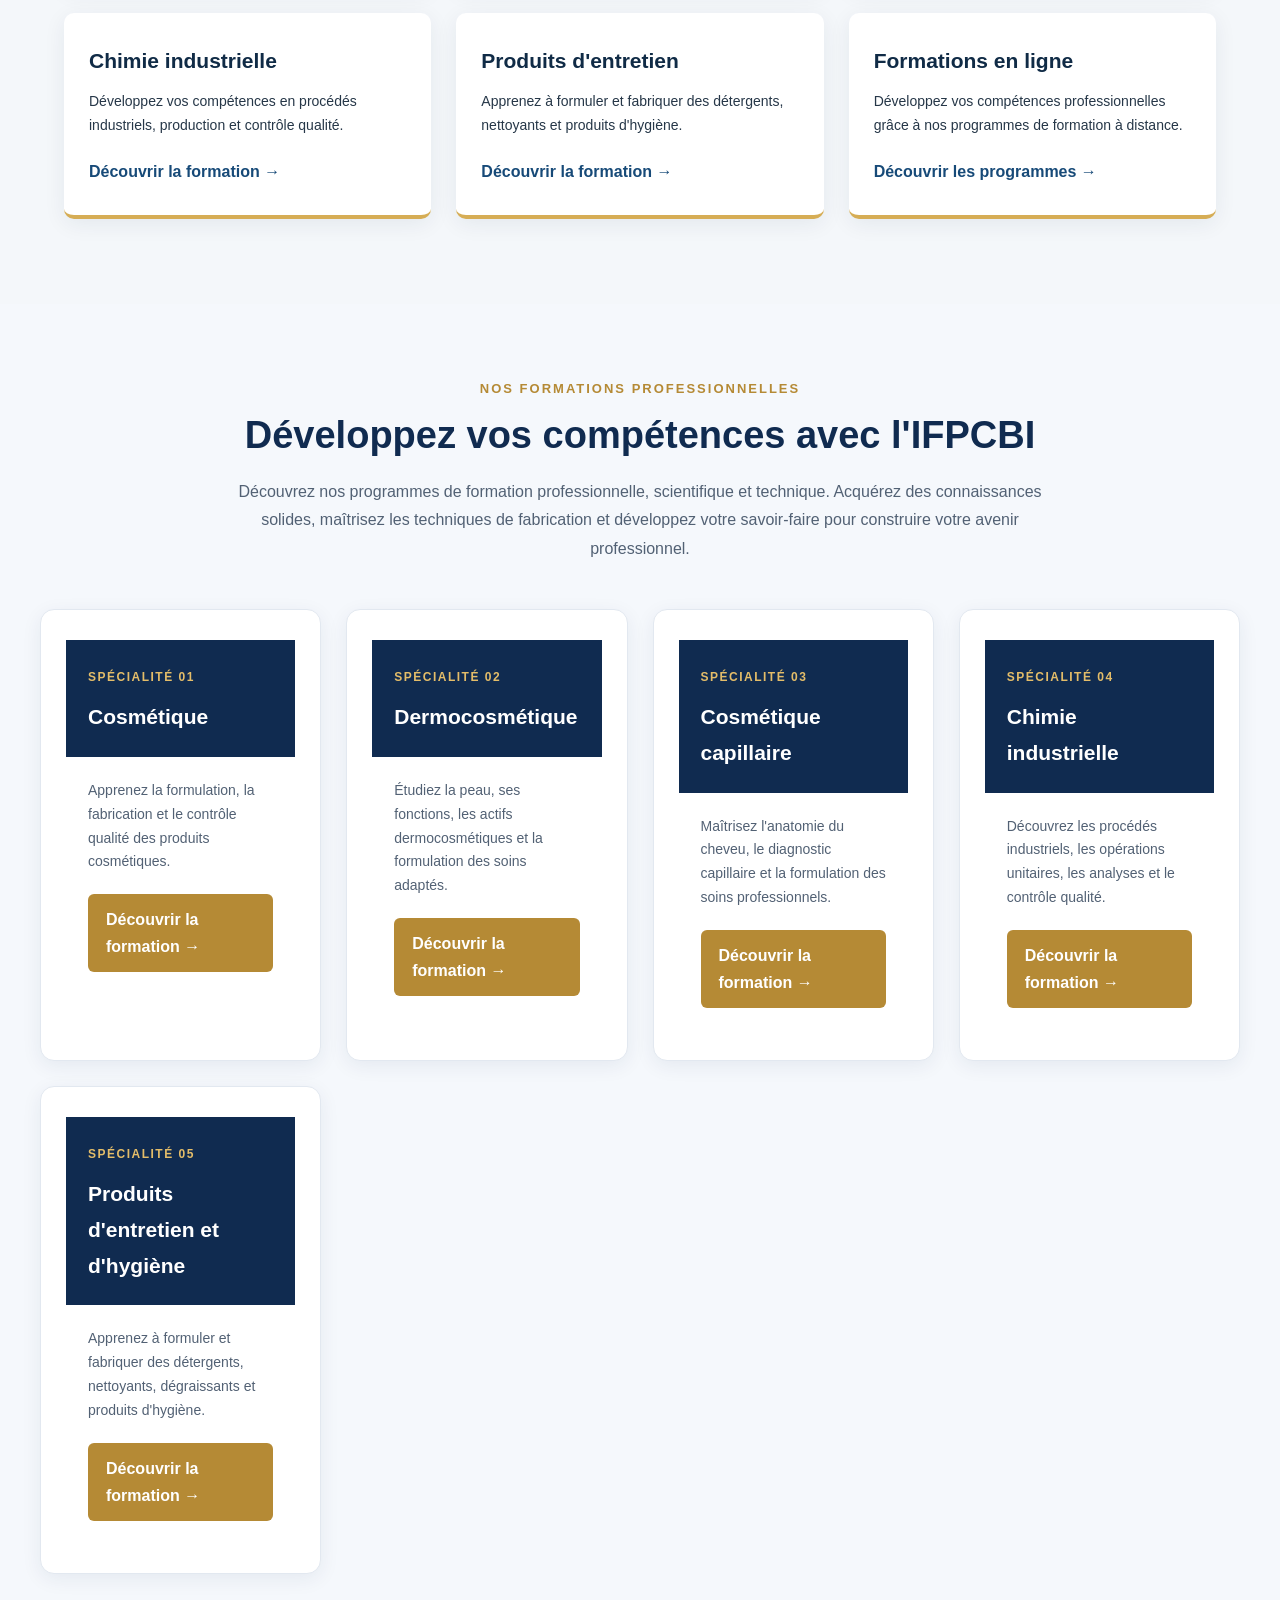
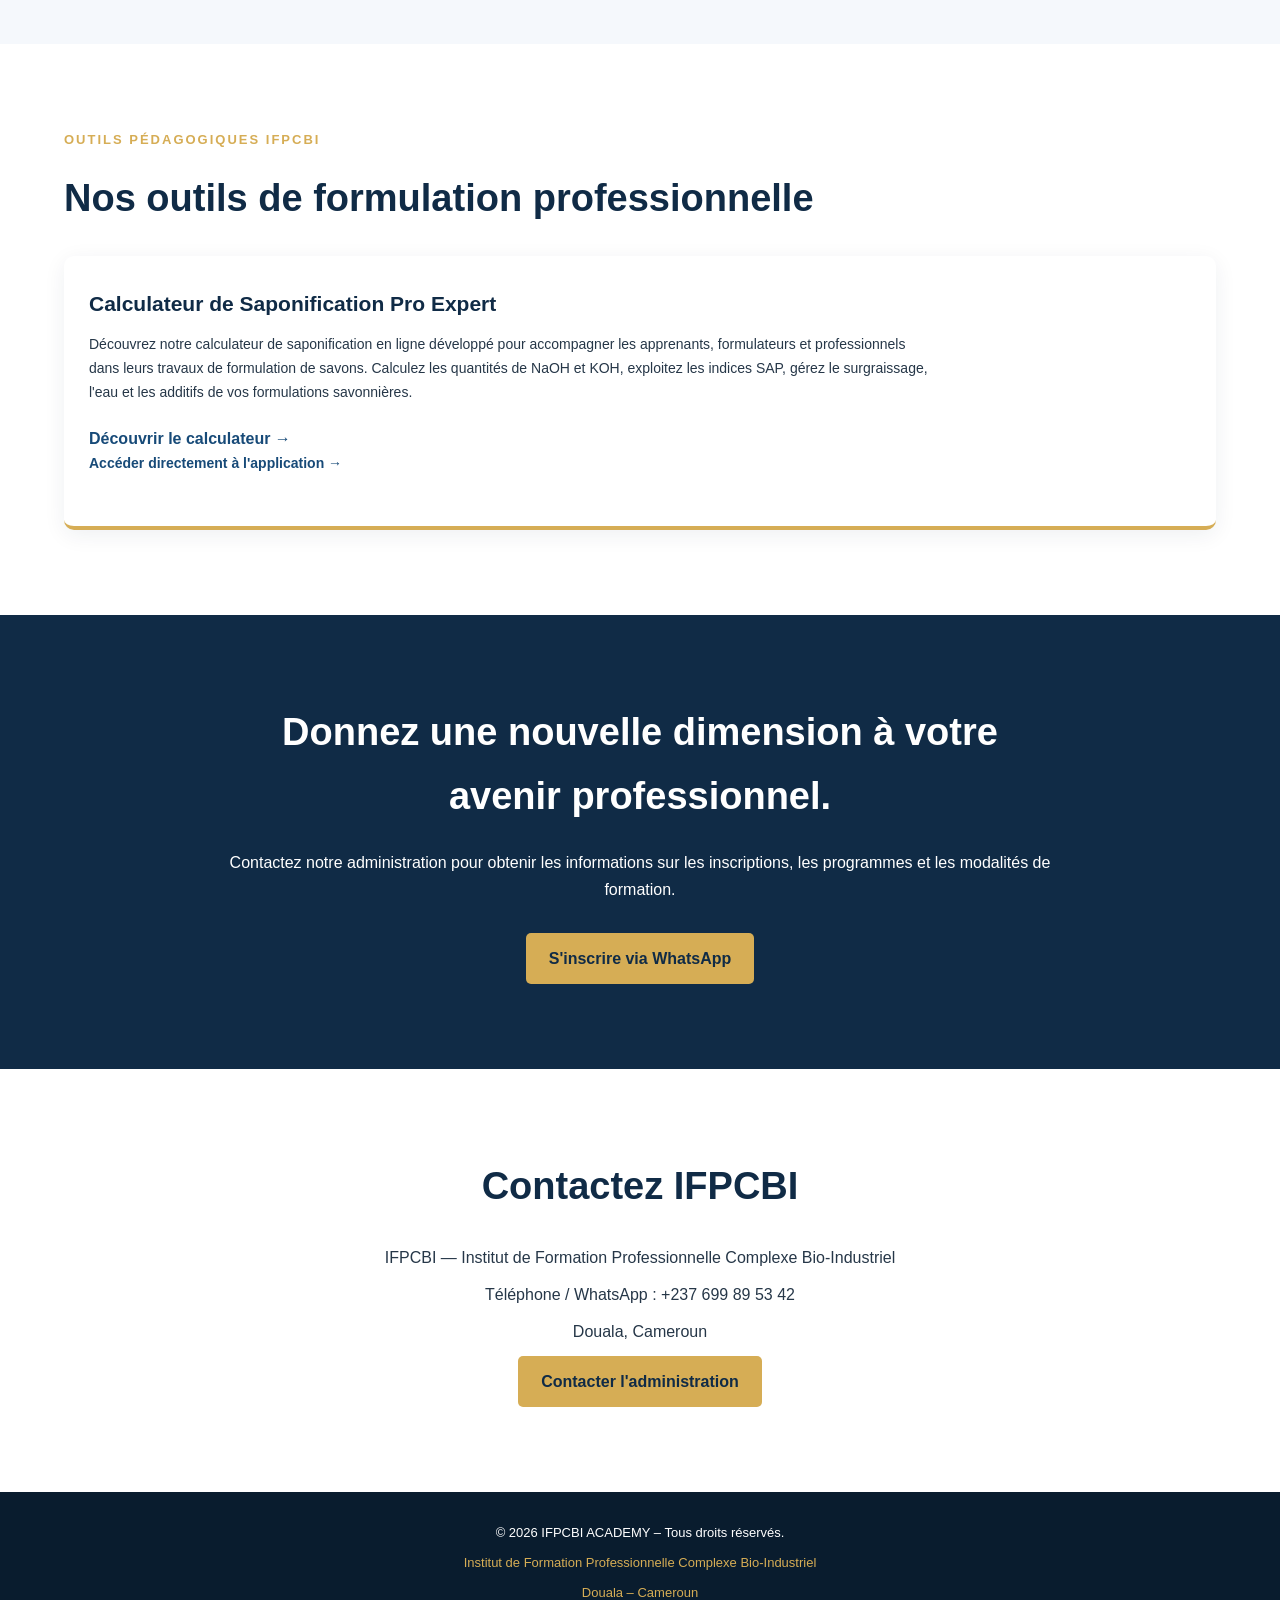
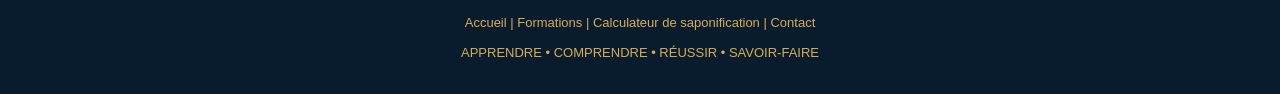
==== commit d79e138d: "Update index.html" ====
--- a/index.html
+++ b/index.html
@@ -2,7 +2,6 @@
 <!DOCTYPE html>
 <html lang="fr">
 
-<
 <head>
   <!-- Encodage et affichage -->
   <meta charset="UTF-8">
@@ -11,30 +10,50 @@
   <!-- Vérification Google Search Console -->
   <meta name="google-site-verification" content="8yeUN_K-SgW5qcbl8j4ZGmCSliK8-bh24KfD6BWRIQE">
 
-  <!-- Référencement naturel SEO -->
-  <title>IFPCBI Academy | Formations en Cosmétique à Douala, Cameroun</title>
-
-  <meta name="description" content="IFPCBI Academy : formations professionnelles en cosmétique, dermocosmétique, cosmétique capillaire, chimie industrielle et produits d'entretien à Douala, Cameroun.">
-
-  <meta name="keywords" content="IFPCBI Academy, formation cosmétique Cameroun, formation cosmétique Douala, formation dermocosmétique, formulation cosmétique, formation capillaire, chimie industrielle, fabrication produits d'entretien">
+  <!-- Référencement SEO -->
+  <title>IFPCBI Academy | Formations professionnelles en Cosmétique à Douala</title>
+
+  <meta name="description" content="IFPCBI Academy à Douala, Cameroun : formations professionnelles en cosmétique, dermocosmétique, soins capillaires, chimie industrielle et fabrication de produits d'entretien.">
+
+  <meta name="keywords" content="IFPCBI Academy, formation cosmétique Cameroun, formation cosmétique Douala, formation dermocosmétique, formulation cosmétique, formation capillaire, chimie industrielle, fabrication savon, produits entretien">
 
   <meta name="author" content="IFPCBI - Institut de Formation Professionnelle Complexe Bio-Industriel">
   <meta name="robots" content="index, follow">
-  <meta name="language" content="French">
+  <meta name="theme-color" content="#102B46">
 
   <!-- URL officielle -->
   <link rel="canonical" href="https://cbicosest-dotcom.github.io/ifpcbi-academy/">
 
-  <!-- Réseaux sociaux : Facebook et autres -->
+  <!-- Réseaux sociaux -->
   <meta property="og:type" content="website">
   <meta property="og:locale" content="fr_FR">
   <meta property="og:site_name" content="IFPCBI Academy">
   <meta property="og:title" content="IFPCBI Academy - Formations professionnelles au Cameroun">
-  <meta property="og:description" content="Développez vos compétences en cosmétique, dermocosmétique, soins capillaires et chimie industrielle avec l'IFPCBI Academy à Douala.">
+  <meta property="og:description" content="Formez-vous aux métiers de la cosmétique, de la dermocosmétique, des soins capillaires et de la chimie industrielle avec IFPCBI Academy à Douala.">
   <meta property="og:url" content="https://cbicosest-dotcom.github.io/ifpcbi-academy/">
 
-  <!-- Couleur du navigateur mobile -->
-  <meta name="theme-color" content="#102B46">
+  <!-- Données structurées pour les moteurs de recherche -->
+  <script type="application/ld+json">
+  {
+    "@context": "https://schema.org",
+    "@type": "EducationalOrganization",
+    "name": "IFPCBI Academy",
+    "alternateName": "Institut de Formation Professionnelle Complexe Bio-Industriel",
+    "url": "https://cbicosest-dotcom.github.io/ifpcbi-academy/",
+    "description": "Institut de formation professionnelle spécialisé en cosmétique, dermocosmétique, cosmétique capillaire, chimie industrielle et produits d'entretien.",
+    "telephone": "+237699895342",
+    "address": {
+      "@type": "PostalAddress",
+      "addressLocality": "Douala",
+      "addressCountry": "CM"
+    },
+    "areaServed": {
+      "@type": "Country",
+      "name": "Cameroun"
+    },
+    "availableLanguage": "French"
+  }
+  </script>
 
   <!-- Feuille de style -->
   <link rel="stylesheet" href="style.css">
@@ -46,15 +65,16 @@
 <header class="header">
   <div class="container nav">
 
-    <a href="index.html" class="logo">
+    <a href="index.html" class="logo" aria-label="Accueil IFPCBI Academy">
       <span>IFPCBI</span>
       <small>ACADEMY</small>
     </a>
 
-    <nav>
+    <nav aria-label="Navigation principale">
       <a href="#accueil">Accueil</a>
       <a href="#formations">Formations</a>
       <a href="#apropos">À propos</a>
+      <a href="#outils">Outils pédagogiques</a>
       <a href="#contact">Contact</a>
     </nav>
 
@@ -65,6 +85,7 @@
 
 <main>
 
+<!-- ACCUEIL -->
 <section class="hero" id="accueil">
   <div class="container hero-content">
 
@@ -78,7 +99,8 @@
     <p>
       Bienvenue à IFPCBI ACADEMY, votre partenaire de formation
       professionnelle dans les domaines de la cosmétique,
-      de la dermocosmétique et de la chimie industrielle.
+      de la dermocosmétique, des soins capillaires et de la
+      chimie industrielle au Cameroun.
     </p>
 
     <div class="hero-buttons">
@@ -93,10 +115,12 @@
   </div>
 </section>
 
+<!-- PRESENTATION -->
 <section class="section" id="apropos">
   <div class="container">
 
     <p class="eyebrow">QUI SOMMES-NOUS ?</p>
+
     <h2>Bienvenue à IFPCBI ACADEMY</h2>
 
     <p>
@@ -106,91 +130,99 @@
 
       Notre mission est de transmettre des connaissances scientifiques
       et pratiques permettant aux apprenants de maîtriser les techniques
-      de formulation, de fabrication et de contrôle qualité.
-    </p>
-
-  </div>
-</section>
-
+      de formulation, de fabrication, d'analyse et de contrôle qualité.
+
+      Nos formations associent les connaissances théoriques aux travaux
+      pratiques afin de développer un véritable savoir-faire professionnel.
+    </p>
+
+  </div>
+</section>
+
+<!-- DOMAINES DE FORMATION -->
 <section class="section formations" id="formations">
   <div class="container">
 
     <p class="eyebrow">NOTRE OFFRE DE FORMATION</p>
+
     <h2>Nos domaines de formation</h2>
 
     <div class="formation-grid">
 
       <article class="formation-card">
         <h3>Cosmétique</h3>
-        <p>Apprenez la formulation et la fabrication des produits cosmétiques.</p>
-        <a href="#inscription">En savoir plus →</a>
+        <p>
+          Apprenez la formulation, la fabrication et le contrôle
+          qualité des produits cosmétiques.
+        </p>
+        <a href="cosmetique.html">Découvrir la formation →</a>
       </article>
 
       <article class="formation-card">
         <h3>Dermocosmétique</h3>
-        <p>Maîtrisez les soins de la peau et la formulation dermocosmétique.</p>
-        <a href="#inscription">En savoir plus →</a>
+        <p>
+          Étudiez la peau, les actifs et la formulation
+          des soins dermocosmétiques.
+        </p>
+        <a href="dermocosmetique.html">Découvrir la formation →</a>
       </article>
 
       <article class="formation-card">
         <h3>Cosmétique capillaire</h3>
-        <p>Découvrez la formulation professionnelle des soins capillaires.</p>
-        <a href="#inscription">En savoir plus →</a>
+        <p>
+          Découvrez l'anatomie du cheveu et la formulation
+          professionnelle des soins capillaires.
+        </p>
+        <a href="cosmetique-capillaire.html">Découvrir la formation →</a>
       </article>
 
       <article class="formation-card">
         <h3>Chimie industrielle</h3>
-        <p>Développez vos compétences en procédés et production industrielle.</p>
-        <a href="#inscription">En savoir plus →</a>
+        <p>
+          Développez vos compétences en procédés industriels,
+          production et contrôle qualité.
+        </p>
+        <a href="chimie-industrielle.html">Découvrir la formation →</a>
       </article>
 
       <article class="formation-card">
         <h3>Produits d'entretien</h3>
-        <p>Apprenez à fabriquer des détergents et produits ménagers.</p>
-        <a href="#inscription">En savoir plus →</a>
+        <p>
+          Apprenez à formuler et fabriquer des détergents,
+          nettoyants et produits d'hygiène.
+        </p>
+        <a href="produits-entretien.html">Découvrir la formation →</a>
       </article>
 
       <article class="formation-card">
         <h3>Formations en ligne</h3>
-        <p>Développez vos compétences professionnelles à distance.</p>
-        <a href="#inscription">En savoir plus →</a>
+        <p>
+          Développez vos compétences professionnelles
+          grâce à nos programmes de formation à distance.
+        </p>
+        <a href="formations.html">Découvrir les programmes →</a>
       </article>
 
     </div>
   </div>
 </section>
 
-<section class="section inscription" id="inscription">
-  <div class="container">
-    <h2>Donnez une nouvelle dimension à votre avenir professionnel.</h2>
-    <p>Contactez notre administration pour obtenir les informations sur les inscriptions et les programmes.</p>
-
-    <a class="btn" href="https://wa.me/237699895342?text=Bonjour%20IFPCBI%2C%20je%20souhaite%20m%27inscrire%20%C3%A0%20une%20formation.">
-      S'inscrire via WhatsApp
-    </a>
-  </div>
-</section>
-
-<section class="section" id="contact">
-  <div class="container">
-    <h2>Contactez IFPCBI</h2>
-    <p>Téléphone / WhatsApp : +237 699 89 53 42</p>
-    <p>Douala, Cameroun</p>
-    <a href="https://wa.me/237699895342" class="btn">Contacter l'administration</a>
-  </div>
-</section>
-
-
+<!-- PRESENTATION DETAILLEE DES FORMATIONS -->
 <section class="formations-section">
+
   <div class="section-heading">
+
     <span class="section-label">NOS FORMATIONS PROFESSIONNELLES</span>
+
     <h2>Développez vos compétences avec l'IFPCBI</h2>
+
     <p>
       Découvrez nos programmes de formation professionnelle,
       scientifique et technique. Acquérez des connaissances solides,
       maîtrisez les techniques de fabrication et développez votre
       savoir-faire pour construire votre avenir professionnel.
     </p>
+
   </div>
 
   <div class="formation-grid">
@@ -200,13 +232,15 @@
         <span>SPÉCIALITÉ 01</span>
         <h2>Cosmétique</h2>
       </div>
+
       <div class="formation-card-content">
         <p>
           Apprenez la formulation, la fabrication et le contrôle
           qualité des produits cosmétiques.
         </p>
+
         <a class="formation-link" href="cosmetique.html">
-          Découvrir la formation
+          Découvrir la formation →
         </a>
       </div>
     </article>
@@ -216,13 +250,15 @@
         <span>SPÉCIALITÉ 02</span>
         <h2>Dermocosmétique</h2>
       </div>
+
       <div class="formation-card-content">
         <p>
           Étudiez la peau, ses fonctions, les actifs dermocosmétiques
           et la formulation des soins adaptés.
         </p>
+
         <a class="formation-link" href="dermocosmetique.html">
-          Découvrir la formation
+          Découvrir la formation →
         </a>
       </div>
     </article>
@@ -232,13 +268,15 @@
         <span>SPÉCIALITÉ 03</span>
         <h2>Cosmétique capillaire</h2>
       </div>
+
       <div class="formation-card-content">
         <p>
           Maîtrisez l'anatomie du cheveu, le diagnostic capillaire
           et la formulation des soins professionnels.
         </p>
+
         <a class="formation-link" href="cosmetique-capillaire.html">
-          Découvrir la formation
+          Découvrir la formation →
         </a>
       </div>
     </article>
@@ -248,13 +286,15 @@
         <span>SPÉCIALITÉ 04</span>
         <h2>Chimie industrielle</h2>
       </div>
+
       <div class="formation-card-content">
         <p>
           Découvrez les procédés industriels, les opérations
           unitaires, les analyses et le contrôle qualité.
         </p>
+
         <a class="formation-link" href="chimie-industrielle.html">
-          Découvrir la formation
+          Découvrir la formation →
         </a>
       </div>
     </article>
@@ -264,28 +304,147 @@
         <span>SPÉCIALITÉ 05</span>
         <h2>Produits d'entretien et d'hygiène</h2>
       </div>
+
       <div class="formation-card-content">
         <p>
           Apprenez à formuler et fabriquer des détergents,
           nettoyants, dégraissants et produits d'hygiène.
         </p>
+
         <a class="formation-link" href="produits-entretien.html">
-          Découvrir la formation
-        </a>
-      </div>
-    </article>
-
-  </div>
+          Découvrir la formation →
+        </a>
+      </div>
+    </article>
+
+  </div>
+
+</section>
+
+<!-- OUTILS PEDAGOGIQUES -->
+<section class="section" id="outils">
+
+  <div class="container">
+
+    <p class="eyebrow">OUTILS PÉDAGOGIQUES IFPCBI</p>
+
+    <h2>Nos outils de formulation professionnelle</h2>
+
+    <article class="formation-card">
+
+      <h3>Calculateur de Saponification Pro Expert</h3>
+
+      <p>
+        Découvrez notre calculateur de saponification en ligne
+        développé pour accompagner les apprenants, formulateurs
+        et professionnels dans leurs travaux de formulation
+        de savons.
+
+        Calculez les quantités de NaOH et KOH, exploitez les
+        indices SAP, gérez le surgraissage, l'eau et les additifs
+        de vos formulations savonnières.
+      </p>
+
+      <a href="index-saponification.html">
+        Découvrir le calculateur →
+      </a>
+
+      <p>
+        <a href="calculateur-saponification.html">
+          Accéder directement à l'application →
+        </a>
+      </p>
+
+    </article>
+
+  </div>
+
+</section>
+
+<!-- INSCRIPTION -->
+<section class="section inscription" id="inscription">
+
+  <div class="container">
+
+    <h2>
+      Donnez une nouvelle dimension à votre avenir professionnel.
+    </h2>
+
+    <p>
+      Contactez notre administration pour obtenir les informations
+      sur les inscriptions, les programmes et les modalités de formation.
+    </p>
+
+    <a
+      class="btn"
+      href="https://wa.me/237699895342?text=Bonjour%20IFPCBI%2C%20je%20souhaite%20m%27inscrire%20%C3%A0%20une%20formation."
+    >
+      S'inscrire via WhatsApp
+    </a>
+
+  </div>
+
+</section>
+
+<!-- CONTACT -->
+<section class="section" id="contact">
+
+  <div class="container">
+
+    <h2>Contactez IFPCBI</h2>
+
+    <p>
+      IFPCBI — Institut de Formation Professionnelle
+      Complexe Bio-Industriel
+    </p>
+
+    <p>Téléphone / WhatsApp : +237 699 89 53 42</p>
+
+    <p>Douala, Cameroun</p>
+
+    <a
+      href="https://wa.me/237699895342"
+      class="btn"
+    >
+      Contacter l'administration
+    </a>
+
+  </div>
+
 </section>
 
 </main>
 
+<!-- PIED DE PAGE -->
 <footer>
-  <p>© 2026 IFPCBI ACADEMY – Tous droits réservés.</p>
-  <p>Institut de Formation Professionnelle Complexe Bio-Industriel</p>
+
+  <p>
+    © 2026 IFPCBI ACADEMY – Tous droits réservés.
+  </p>
+
+  <p>
+    Institut de Formation Professionnelle Complexe Bio-Industriel
+  </p>
+
+  <p>
+    Douala – Cameroun
+  </p>
+
+  <p>
+    <a href="index.html">Accueil</a> |
+    <a href="formations.html">Formations</a> |
+    <a href="index-saponification.html">Calculateur de saponification</a> |
+    <a href="#contact">Contact</a>
+  </p>
+
+  <p>
+    APPRENDRE • COMPRENDRE • RÉUSSIR • SAVOIR-FAIRE
+  </p>
+
 </footer>
 
-<script src="app.js"></script>
+<!-- JavaScript -->
+<script src="app.js" defer></script>
 
 </body>
 </html>
